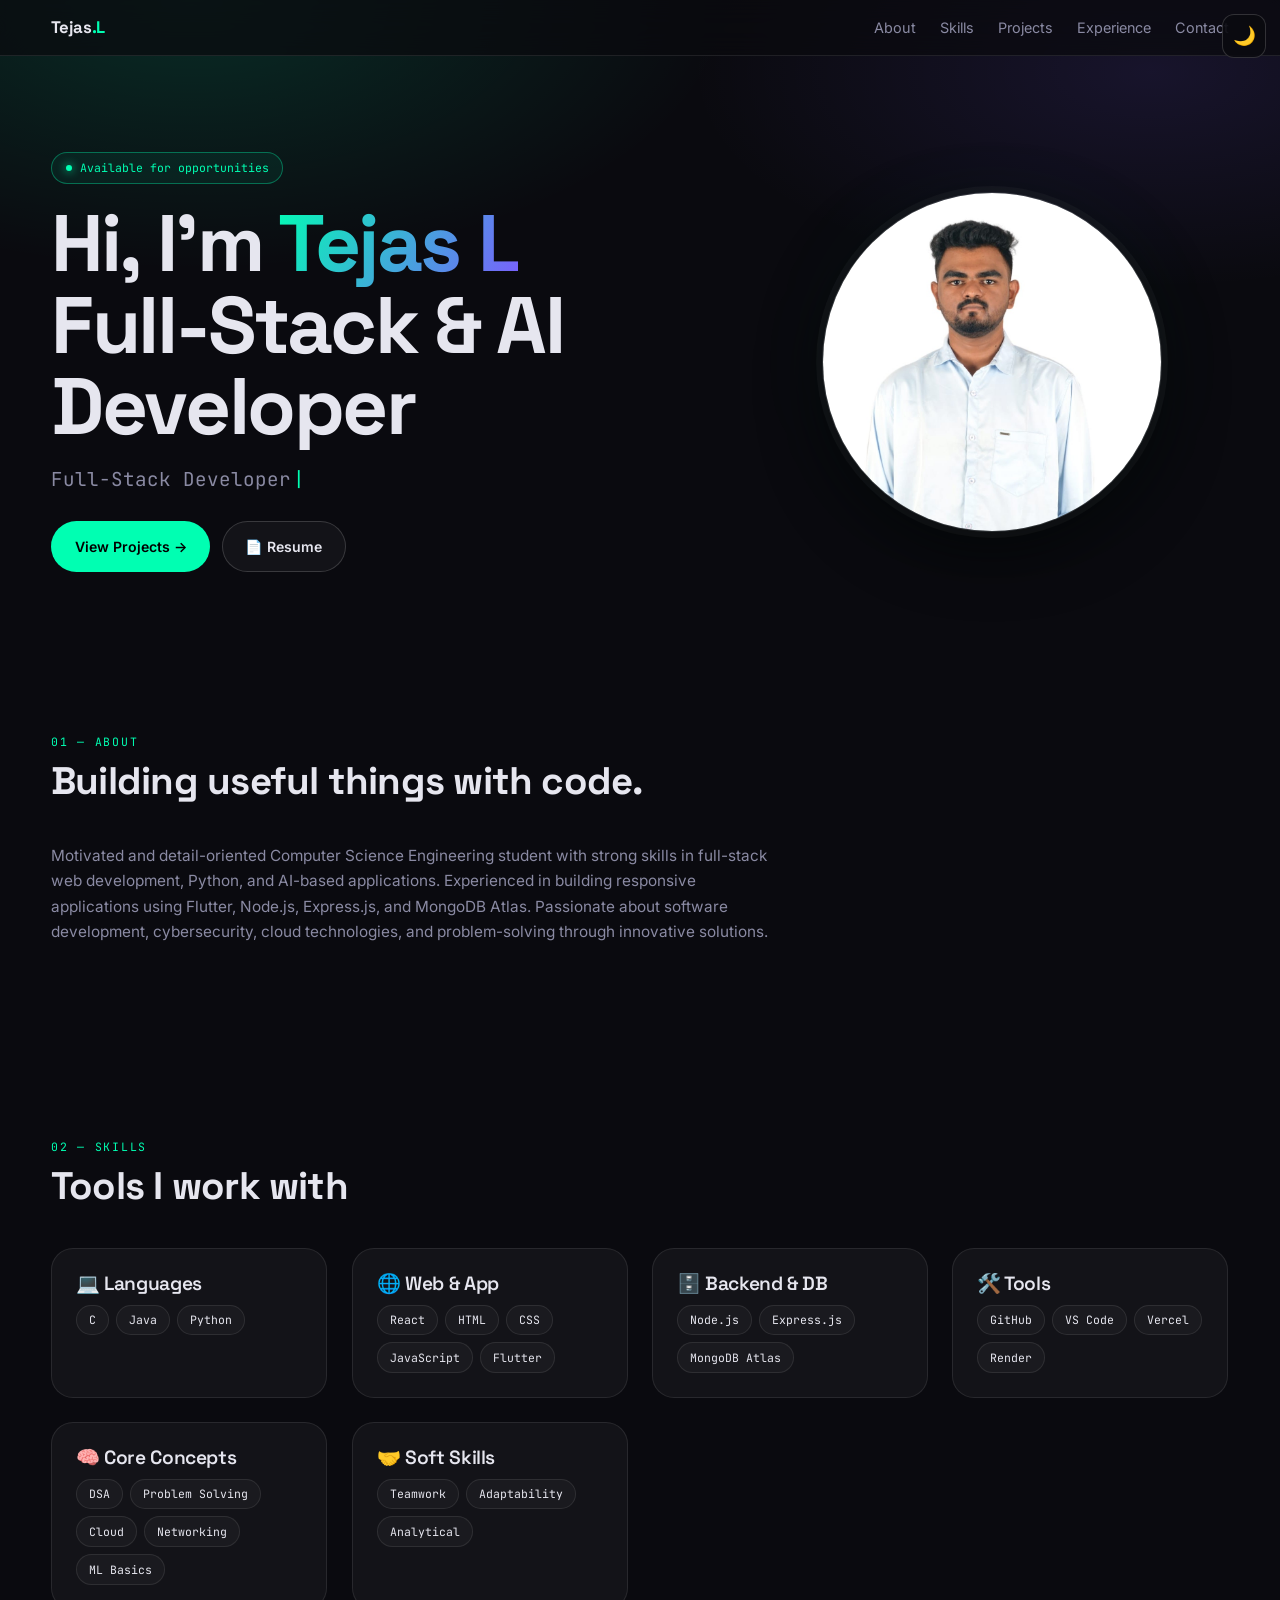
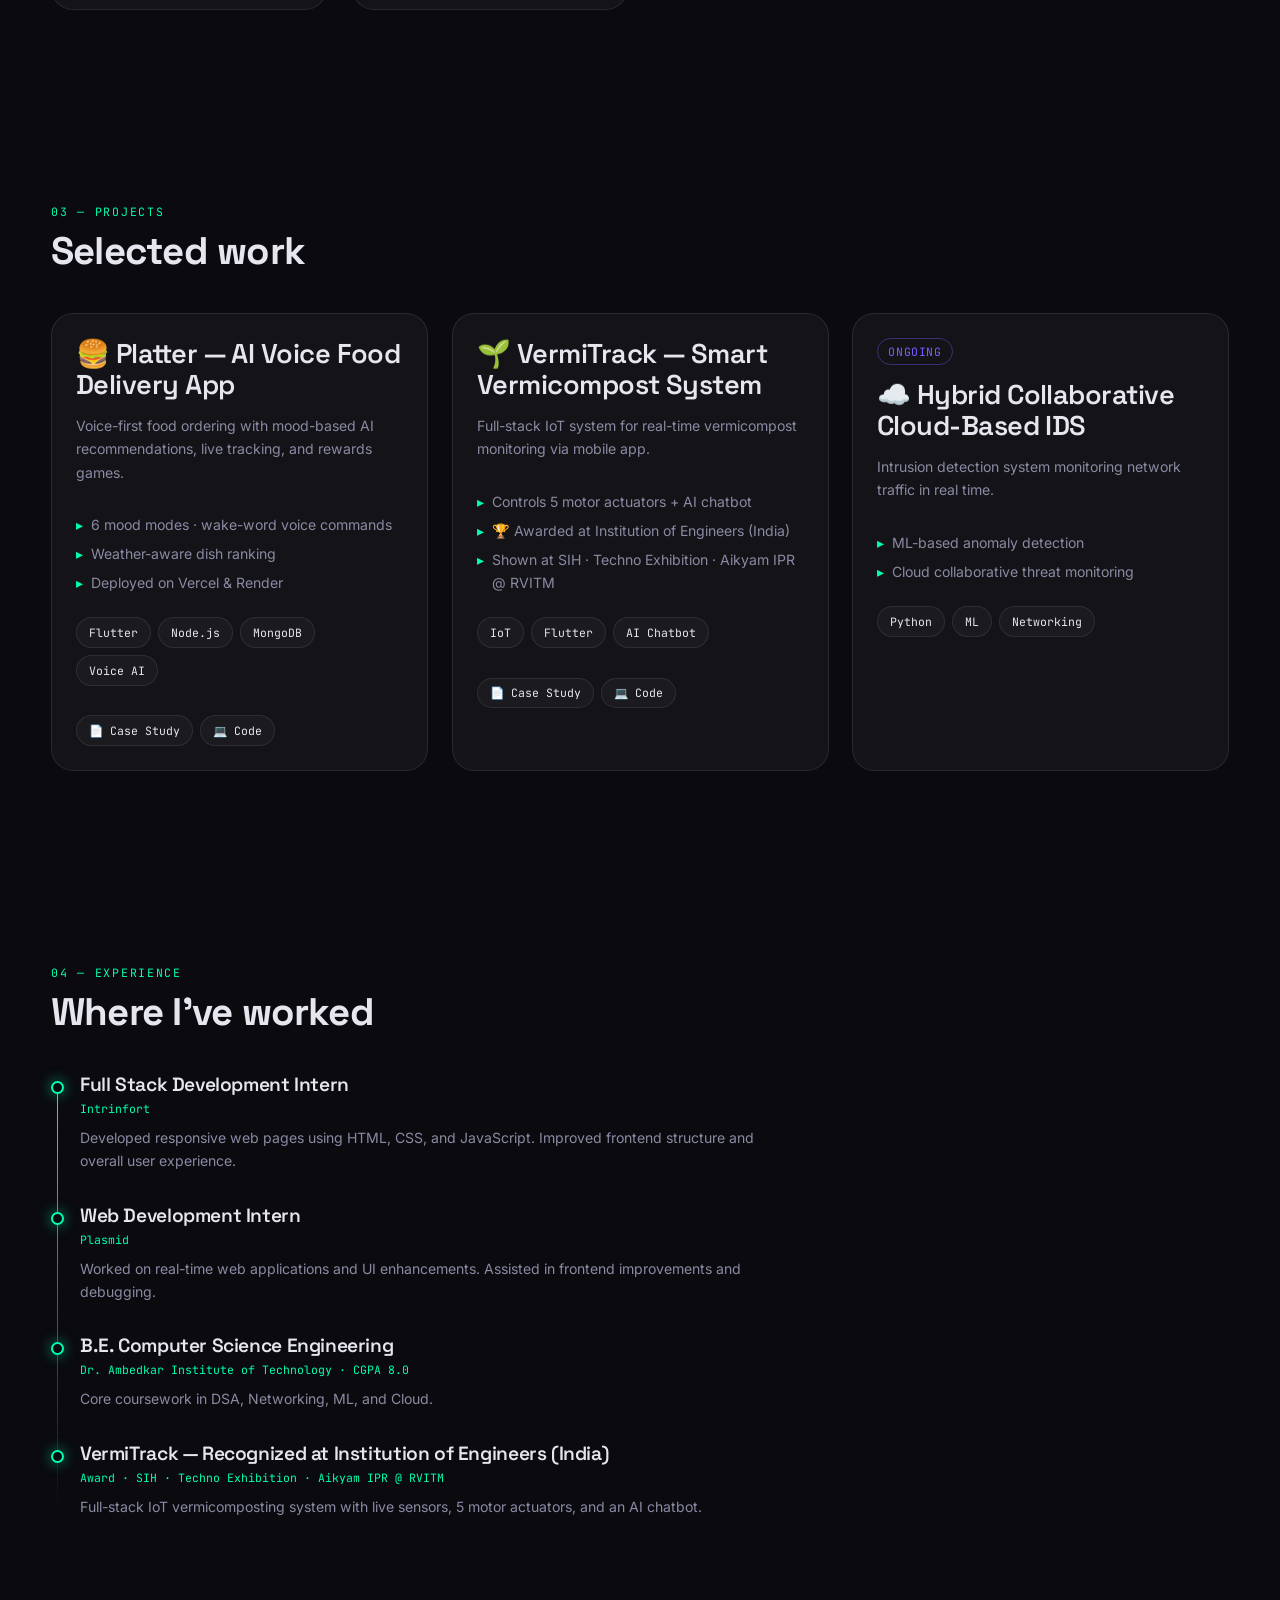
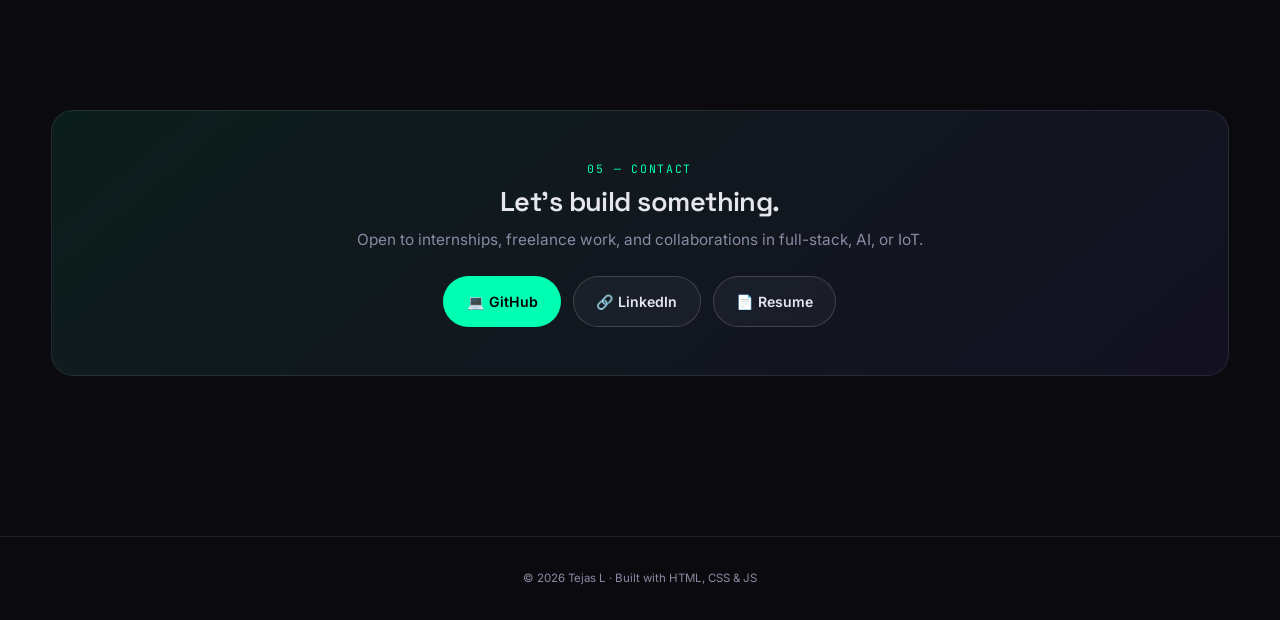
==== index.html @ f39e3c27 "hello" ====
<!DOCTYPE html>
<html lang="en">
<head>
<meta charset="UTF-8" />
<meta name="viewport" content="width=device-width, initial-scale=1, viewport-fit=cover" />
<meta name="theme-color" content="#0a0a0f" />

<title>Tejas L — Full-Stack & AI Developer</title>
<meta name="description" content="Tejas L — Computer Science student building full-stack apps with Flutter, Node.js, MongoDB. AI + IoT projects. Open to internships." />

<meta property="og:title" content="Tejas L — Full-Stack & AI Developer" />
<meta property="og:description" content="Building apps with Flutter, Node.js, MongoDB. AI + IoT projects." />
<meta property="og:image" content="https://tejas-portfolio.vercel.app/assets/og-cover.jpg" />
<meta property="og:url" content="https://tejas-portfolio.vercel.app/" />
<meta property="og:type" content="website" />

<meta name="twitter:card" content="summary_large_image" />
<meta name="twitter:title" content="Tejas L — Full-Stack & AI Developer" />
<meta name="twitter:description" content="Building apps with Flutter, Node.js, MongoDB." />
<meta name="twitter:image" content="https://tejas-portfolio.vercel.app/assets/og-cover.jpg" />

<link rel="preconnect" href="https://fonts.googleapis.com">
<link rel="preconnect" href="https://fonts.gstatic.com" crossorigin>
<link href="https://fonts.googleapis.com/css2?family=Inter:wght@400;500;600;700&family=Space+Grotesk:wght@600;700&family=JetBrains+Mono:wght@400;500&display=swap" rel="stylesheet">
<link rel="stylesheet" href="shared.css" />
</head>
<body>

<!-- ============ NAV ============ -->
<nav class="nav">
  <div class="container">
    <div class="nav-logo">Tejas<span>.L</span></div>
    <ul class="nav-links">
      <li><a href="#about">About</a></li>
      <li><a href="#skills">Skills</a></li>
      <li><a href="#projects">Projects</a></li>
      <li><a href="#experience">Experience</a></li>
      <li><a href="#contact">Contact</a></li>
    </ul>
    <button class="nav-toggle" aria-label="Open menu">☰</button>
  </div>
</nav>

<!-- Mobile drawer -->
<div class="nav-drawer" role="dialog" aria-modal="true">
  <button class="close" aria-label="Close menu">✕</button>
  <a href="#about">About</a>
  <a href="#skills">Skills</a>
  <a href="#projects">Projects</a>
  <a href="#experience">Experience</a>
  <a href="#contact">Contact</a>
</div>
<button class="theme-toggle" id="theme-toggle" aria-label="Toggle theme" title="Toggle theme (press T)">
  <span class="theme-icon-dark">🌙</span>
  <span class="theme-icon-light" style="display:none">☀️</span>
</button>
<!-- ============ HERO ============ -->
<header class="hero">
  <div class="container hero-grid">
    <div>
      <div class="hero-badge">Available for opportunities</div>
      <h1 class="hero-title">Hi, I'm <span class="grad">Tejas L</span><br>Full-Stack &amp; AI Developer</h1>
      <div class="role-rotator" id="rotator"
           data-roles='["Full-Stack Developer","AI &amp; IoT Enthusiast","Flutter App Builder","Cybersecurity Explorer"]'></div>
      <div class="cta-group">
        <a class="btn btn-primary" href="#projects">View Projects →</a>
        <a class="btn btn-ghost" href="Tejas_L_Resume.pdf" download>📄 Resume</a>
      </div>
    </div>
    <div class="photo-wrap">
      <div class="photo-glow"></div>
      <img class="photo" src="assets/passportsize.jpeg" alt="Tejas L" />
    </div>
  </div>
</header>

<!-- ============ ABOUT ============ -->
<section id="about">
  <div class="container">
    <div class="section-head reveal">
      <span class="kicker">01 — About</span>
      <h2>Building useful things with code.</h2>
    </div>
    <p class="reveal" style="max-width:720px">
      Motivated and detail-oriented Computer Science Engineering student with strong skills in
      full-stack web development, Python, and AI-based applications. Experienced in building
      responsive applications using Flutter, Node.js, Express.js, and MongoDB Atlas. Passionate
      about software development, cybersecurity, cloud technologies, and problem-solving
      through innovative solutions.
    </p>
  </div>
</section>

<!-- ============ SKILLS ============ -->
<section id="skills">
  <div class="container">
    <div class="section-head reveal">
      <span class="kicker">02 — Skills</span>
      <h2>Tools I work with</h2>
    </div>
    <div class="bento">
      <div class="card reveal">
        <h3>💻 Languages</h3>
        <div class="chip-row">
          <span class="chip">C</span><span class="chip">Java</span><span class="chip">Python</span>
        </div>
      </div>
      <div class="card reveal">
        <h3>🌐 Web &amp; App</h3>
        <div class="chip-row">
          <span class="chip">React</span><span class="chip">HTML</span><span class="chip">CSS</span>
          <span class="chip">JavaScript</span><span class="chip">Flutter</span>
        </div>
      </div>
      <div class="card reveal">
        <h3>🗄️ Backend &amp; DB</h3>
        <div class="chip-row">
          <span class="chip">Node.js</span><span class="chip">Express.js</span><span class="chip">MongoDB Atlas</span>
        </div>
      </div>
      <div class="card reveal">
        <h3>🛠️ Tools</h3>
        <div class="chip-row">
          <span class="chip">GitHub</span><span class="chip">VS Code</span>
          <span class="chip">Vercel</span><span class="chip">Render</span>
        </div>
      </div>
      <div class="card reveal">
        <h3>🧠 Core Concepts</h3>
        <div class="chip-row">
          <span class="chip">DSA</span><span class="chip">Problem Solving</span>
          <span class="chip">Cloud</span><span class="chip">Networking</span><span class="chip">ML Basics</span>
        </div>
      </div>
      <div class="card reveal">
        <h3>🤝 Soft Skills</h3>
        <div class="chip-row">
          <span class="chip">Teamwork</span><span class="chip">Adaptability</span><span class="chip">Analytical</span>
        </div>
      </div>
    </div>
  </div>
</section>

<!-- ============ PROJECTS ============ -->
<section id="projects">
  <div class="container">
    <div class="section-head reveal">
      <span class="kicker">03 — Projects</span>
      <h2>Selected work</h2>
    </div>
    <div class="projects-grid">

      <article class="project reveal">
        <h3>🍔 Platter — AI Voice Food Delivery App</h3>
        <p>Voice-first food ordering with mood-based AI recommendations, live tracking, and rewards games.</p>
        <ul>
          <li>6 mood modes · wake-word voice commands</li>
          <li>Weather-aware dish ranking</li>
          <li>Deployed on Vercel &amp; Render</li>
        </ul>
        <div class="chip-row">
          <span class="chip">Flutter</span><span class="chip">Node.js</span>
          <span class="chip">MongoDB</span><span class="chip">Voice AI</span>
        </div>
        <div class="chip-row" style="margin-top:1rem">
          <a href="platter.html" class="chip">📄 Case Study</a>
          <a href="https://github.com/Tejas-0012/Platter" target="_blank" rel="noopener" class="chip">💻 Code</a>
        </div>
      </article>

      <article class="project reveal">
        <h3>🌱 VermiTrack — Smart Vermicompost System</h3>
        <p>Full-stack IoT system for real-time vermicompost monitoring via mobile app.</p>
        <ul>
          <li>Controls 5 motor actuators + AI chatbot</li>
          <li>🏆 Awarded at Institution of Engineers (India)</li>
          <li>Shown at SIH · Techno Exhibition · Aikyam IPR @ RVITM</li>
        </ul>
        <div class="chip-row">
          <span class="chip">IoT</span><span class="chip">Flutter</span><span class="chip">AI Chatbot</span>
        </div>
        <div class="chip-row" style="margin-top:1rem">
          <a href="vermitrack.html" class="chip">📄 Case Study</a>
          <a href="https://github.com/Tejas-0012/VermiTrack" target="_blank" rel="noopener" class="chip">💻 Code</a>
        </div>
      </article>

      <article class="project reveal">
        <span class="status-pill">Ongoing</span>
        <h3>☁️ Hybrid Collaborative Cloud-Based IDS</h3>
        <p>Intrusion detection system monitoring network traffic in real time.</p>
        <ul>
          <li>ML-based anomaly detection</li>
          <li>Cloud collaborative threat monitoring</li>
        </ul>
        <div class="chip-row">
          <span class="chip">Python</span><span class="chip">ML</span><span class="chip">Networking</span>
        </div>
      </article>

    </div>
  </div>
</section>

<!-- ============ EXPERIENCE ============ -->
<section id="experience">
  <div class="container">
    <div class="section-head reveal">
      <span class="kicker">04 — Experience</span>
      <h2>Where I've worked</h2>
    </div>
    <div class="timeline">
      <div class="tl-item reveal">
        <h4>Full Stack Development Intern</h4>
        <div class="meta">Intrinfort</div>
        <p>Developed responsive web pages using HTML, CSS, and JavaScript. Improved frontend structure and overall user experience.</p>
      </div>
      <div class="tl-item reveal">
        <h4>Web Development Intern</h4>
        <div class="meta">Plasmid</div>
        <p>Worked on real-time web applications and UI enhancements. Assisted in frontend improvements and debugging.</p>
      </div>
      <div class="tl-item reveal">
        <h4>B.E. Computer Science Engineering</h4>
        <div class="meta">Dr. Ambedkar Institute of Technology · CGPA 8.0</div>
        <p>Core coursework in DSA, Networking, ML, and Cloud.</p>
      </div>
      <div class="tl-item reveal">
        <h4>VermiTrack — Recognized at Institution of Engineers (India)</h4>
        <div class="meta">Award · SIH · Techno Exhibition · Aikyam IPR @ RVITM</div>
        <p>Full-stack IoT vermicomposting system with live sensors, 5 motor actuators, and an AI chatbot.</p>
      </div>
    </div>
  </div>
</section>

<!-- ============ CONTACT ============ -->
<section id="contact">
  <div class="container">
    <div class="cta-box reveal">
      <span class="kicker">05 — Contact</span>
      <h3>Let's build something.</h3>
      <p>Open to internships, freelance work, and collaborations in full-stack, AI, or IoT.</p>
      <div class="cta-group">
        <a class="btn btn-primary" href="https://github.com/Tejas-0012" target="_blank" rel="noopener">💻 GitHub</a>
        <a class="btn btn-ghost" href="https://www.linkedin.com/in/tejas-l-214a2a400/" target="_blank" rel="noopener">🔗 LinkedIn</a>
        <a class="btn btn-ghost" href="Tejas_L_Resume.pdf" download>📄 Resume</a>
      </div>
    </div>
  </div>
</section>

<!-- ============ FOOTER ============ -->
<footer>
  <div class="container">
    © <span id="year"></span> Tejas L · Built with HTML, CSS &amp; JS
  </div>
</footer>

<button class="to-top" aria-label="Scroll to top">↑</button>

<script src="shared.js" defer></script>
</body>
</html>
---- shared.css ----
/* ============================================================
   SHARED DESIGN SYSTEM — Tejas L Portfolio
   Mobile-first · Responsive · Accessible
   ============================================================ */

/* ---------- 1. TOKENS ---------- */
:root{
  /* Colors */
  --bg:#0a0a0f;
  --bg-2:#0e0e15;
  --surface:rgba(255,255,255,.04);
  --surface-2:rgba(255,255,255,.06);
  --border:rgba(255,255,255,.09);
  --border-2:rgba(255,255,255,.16);
  --text:#e6e6ef;
  --text-dim:#c4c4d4;
  --muted:#8a8aa3;

  /* Accents (overridable per page) */
  --accent:#00ffb2;
  --accent-2:#7c5cff;

  /* Layout */
  --max:1180px;
  --max-narrow:760px;
  --radius-sm:10px;
  --radius:16px;
  --radius-lg:22px;
  --radius-xl:28px;

  /* Fluid spacing */
  --gap-xs:clamp(.4rem,.8vw,.6rem);
  --gap-sm:clamp(.7rem,1.5vw,1rem);
  --gap:clamp(1rem,2.5vw,1.5rem);
  --gap-lg:clamp(1.5rem,4vw,2.5rem);
  --gap-xl:clamp(2rem,6vw,4rem);

  /* Fluid section padding */
  --sec-y:clamp(3rem,8vw,6rem);

  /* Fluid typography scale */
  --fs-xs:clamp(.72rem,.9vw,.8rem);
  --fs-sm:clamp(.82rem,1.1vw,.9rem);
  --fs-base:clamp(.95rem,1.2vw,1.02rem);
  --fs-lg:clamp(1.05rem,1.6vw,1.2rem);
  --fs-xl:clamp(1.3rem,2.6vw,1.7rem);
  --fs-2xl:clamp(1.6rem,3.6vw,2.4rem);
  --fs-3xl:clamp(2rem,5.5vw,3.6rem);
  --fs-4xl:clamp(2.4rem,7vw,5rem);

  /* Motion */
  --ease:cubic-bezier(.2,.8,.2,1);
  --ease-bounce:cubic-bezier(.34,1.56,.64,1);
}
/* ============ LIGHT MODE ============ */
:root[data-theme="light"]{
  --bg:#fafafa;
  --bg-2:#f0f0f4;
  --surface:rgba(0,0,0,.03);
  --surface-2:rgba(0,0,0,.05);
  --border:rgba(0,0,0,.08);
  --border-2:rgba(0,0,0,.16);
  --text:#0e0e15;
  --text-dim:#2a2a35;
  --muted:#5a5a70;
}
:root[data-theme="light"] body{
  background-image:
    radial-gradient(70% 50% at 15% 0%, color-mix(in srgb, var(--accent) 18%, transparent), transparent 60%),
    radial-gradient(60% 40% at 90% 8%, color-mix(in srgb, var(--accent-2) 14%, transparent), transparent 60%);
}
:root[data-theme="light"] body.theme-vermitrack{
  --accent:#16a34a;
  --accent-2:#6d28d9;
}
:root[data-theme="light"] body.theme-platter{
  --accent:#ea580c;
  --accent-2:#a855f7;
}

/* Theme toggle button */
.theme-toggle{
  position:fixed;
  top:.85rem;
  right:.85rem;
  z-index:150;
  width:44px;
  height:44px;
  border-radius:12px;
  border:1px solid var(--border-2);
  background:color-mix(in srgb, var(--bg) 80%, transparent);
  backdrop-filter:blur(12px);
  -webkit-backdrop-filter:blur(12px);
  color:var(--text);
  display:flex;
  align-items:center;
  justify-content:center;
  cursor:pointer;
  font-size:1.15rem;
  transition:transform .3s var(--ease-bounce),
             background .3s,
             border-color .3s;
}
.theme-toggle:hover{
  transform:scale(1.08) rotate(15deg);
  border-color:var(--accent);
}
.theme-toggle:active{transform:scale(.95)}

/* Smooth color transition on theme change */
html.theme-transitioning *,
html.theme-transitioning *::before,
html.theme-transitioning *::after{
  transition:background-color .35s ease,
             border-color .35s ease,
             color .25s ease !important;
}

/* Prevent flash before JS loads — inline script handles this */
/* Page-level accent overrides */
body.theme-vermitrack{
  --accent:#4ade80;
  --accent-2:#7c5cff;
}
body.theme-platter{
  --accent:#ff6b35;
  --accent-2:#c084fc;
}

/* ---------- 2. RESET ---------- */
*,*::before,*::after{box-sizing:border-box}
*{margin:0;padding:0}
html{
  scroll-behavior:smooth;
  -webkit-text-size-adjust:100%;
  text-size-adjust:100%;
}
body{
  font-family:'Inter',system-ui,-apple-system,sans-serif;
  font-size:var(--fs-base);
  line-height:1.65;
  color:var(--text);
  background:var(--bg);
  overflow-x:hidden;
  -webkit-font-smoothing:antialiased;
  min-height:100dvh;
  background-image:
    radial-gradient(70% 50% at 15% 0%, color-mix(in srgb, var(--accent) 14%, transparent), transparent 60%),
    radial-gradient(60% 40% at 90% 8%, color-mix(in srgb, var(--accent-2) 12%, transparent), transparent 60%);
  background-attachment:fixed;
}
img,svg,video{max-width:100%;display:block;height:auto}
a{color:inherit;text-decoration:none}
button{font:inherit;color:inherit;background:none;border:none;cursor:pointer}
input,textarea,select{font:inherit;color:inherit}
ul{list-style:none}

/* Focus ring */
:focus-visible{
  outline:2px solid var(--accent);
  outline-offset:3px;
  border-radius:6px;
}

/* Selection */
::selection{background:var(--accent);color:#000}

/* Scrollbar (subtle, optional) */
::-webkit-scrollbar{width:10px;height:10px}
::-webkit-scrollbar-track{background:transparent}
::-webkit-scrollbar-thumb{background:rgba(255,255,255,.08);border-radius:10px}
::-webkit-scrollbar-thumb:hover{background:rgba(255,255,255,.16)}

/* ---------- 3. LAYOUT ---------- */
.container{
  width:min(var(--max),92%);
  margin-inline:auto;
}
.container-narrow{
  width:min(var(--max-narrow),92%);
  margin-inline:auto;
}

section{
  padding-block:var(--sec-y);
  position:relative;
}
section:first-of-type{padding-top:var(--gap-xl)}

/* ---------- 4. TYPOGRAPHY ---------- */
h1,h2,h3,h4{
  font-family:'Space Grotesk','Inter',sans-serif;
  font-weight:700;
  line-height:1.15;
  letter-spacing:-.02em;
  color:var(--text);
}
h1{font-size:var(--fs-4xl);line-height:1.02;letter-spacing:-.03em}
h2{font-size:var(--fs-2xl)}
h3{font-size:var(--fs-lg);font-weight:600}
h4{font-size:var(--fs-base);font-weight:600}

p{
  color:var(--muted);
  font-size:var(--fs-base);
  margin-bottom:1rem;
}
p:last-child{margin-bottom:0}
p strong{color:var(--text);font-weight:600}

.grad{
  background:linear-gradient(120deg,var(--accent),var(--accent-2));
  -webkit-background-clip:text;
  background-clip:text;
  color:transparent;
}

.mono{font-family:'JetBrains Mono',monospace}

.kicker{
  font-family:'JetBrains Mono',monospace;
  font-size:var(--fs-xs);
  color:var(--accent);
  letter-spacing:.15em;
  text-transform:uppercase;
  margin-bottom:.5rem;
  display:block;
}

.section-head{
  max-width:720px;
  margin-bottom:var(--gap-lg);
}

/* ---------- 5. NAV ---------- */
.nav{
  position:sticky;
  top:0;
  z-index:100;
  backdrop-filter:blur(14px);
  -webkit-backdrop-filter:blur(14px);
  background:color-mix(in srgb, var(--bg) 72%, transparent);
  border-bottom:1px solid var(--border);
}
.nav .container{
  display:flex;
  justify-content:space-between;
  align-items:center;
  padding-block:.85rem;
  gap:var(--gap);
}
.nav-logo{
  font-family:'Space Grotesk',sans-serif;
  font-weight:700;
  font-size:1.05rem;
  letter-spacing:-.02em;
  white-space:nowrap;
}
.nav-logo span{color:var(--accent)}

.nav-links{
  display:none;
  gap:1.5rem;
}
.nav-links a{
  color:var(--muted);
  font-size:.9rem;
  position:relative;
  padding:.25rem 0;
  transition:color .25s;
}
.nav-links a:hover{color:var(--text)}
.nav-links a::after{
  content:'';
  position:absolute;
  left:0;bottom:-2px;
  width:100%;height:1px;
  background:var(--accent);
  transform:scaleX(0);
  transform-origin:right;
  transition:transform .35s var(--ease);
}
.nav-links a:hover::after{
  transform:scaleX(1);
  transform-origin:left;
}

.nav-back{
  display:inline-flex;
  align-items:center;
  gap:.45rem;
  color:var(--muted);
  font-size:.9rem;
  transition:color .25s,transform .25s;
  white-space:nowrap;
}
.nav-back:hover{color:var(--accent);transform:translateX(-4px)}

/* Mobile menu button */
.nav-toggle{
  display:flex;
  align-items:center;
  justify-content:center;
  width:40px;height:40px;
  border-radius:10px;
  border:1px solid var(--border);
  background:var(--surface);
  color:var(--text);
  font-size:1.2rem;
}

/* Show desktop links ≥ 720px */
@media (min-width:720px){
  .nav-links{display:flex}
  .nav-toggle{display:none}
}

/* Mobile menu drawer */
.nav-drawer{
  position:fixed;
  inset:0;
  z-index:200;
  background:color-mix(in srgb, var(--bg) 92%, transparent);
  backdrop-filter:blur(20px);
  -webkit-backdrop-filter:blur(20px);
  display:flex;
  flex-direction:column;
  align-items:center;
  justify-content:center;
  gap:2rem;
  opacity:0;
  pointer-events:none;
  transition:opacity .3s var(--ease);
}
.nav-drawer.open{opacity:1;pointer-events:auto}
.nav-drawer a{
  font-family:'Space Grotesk',sans-serif;
  font-size:clamp(1.6rem,6vw,2.2rem);
  font-weight:600;
  color:var(--text);
  transition:color .25s;
}
.nav-drawer a:hover{color:var(--accent)}
.nav-drawer .close{
  position:absolute;
  top:1.2rem;right:1.2rem;
  width:44px;height:44px;
  border-radius:12px;
  border:1px solid var(--border);
  background:var(--surface);
  display:flex;align-items:center;justify-content:center;
  font-size:1.2rem;
}

/* ---------- 6. HERO ---------- */
.hero{
  padding-block:clamp(3rem,10vw,6rem);
  min-height:auto;
}

.hero-grid{
  display:grid;
  grid-template-columns:1fr;
  gap:var(--gap-lg);
  align-items:center;
}

@media (min-width:860px){
  .hero-grid{
    grid-template-columns:1.15fr .85fr;
    gap:var(--gap-xl);
  }
}

.hero-badge{
  display:inline-flex;
  align-items:center;
  gap:.5rem;
  font-family:'JetBrains Mono',monospace;
  font-size:var(--fs-xs);
  color:var(--accent);
  border:1px solid color-mix(in srgb, var(--accent) 35%, transparent);
  border-radius:999px;
  padding:.35rem .85rem;
  margin-bottom:1.2rem;
  background:color-mix(in srgb, var(--accent) 6%, transparent);
}
.hero-badge::before{
  content:'';
  width:6px;height:6px;
  border-radius:50%;
  background:var(--accent);
  box-shadow:0 0 10px var(--accent);
  animation:pulse 2s infinite;
}
@keyframes pulse{
  0%,100%{opacity:1;transform:scale(1)}
  50%{opacity:.4;transform:scale(.8)}
}

.hero-title{
  font-size:var(--fs-4xl);
  margin-bottom:1rem;
}

.role-rotator{
  font-family:'JetBrains Mono',monospace;
  color:var(--muted);
  font-size:var(--fs-lg);
  margin-bottom:1.6rem;
  min-height:1.6em;
}
.role-rotator::after{
  content:'|';
  color:var(--accent);
  animation:blink 1s steps(1) infinite;
  margin-left:2px;
}
@keyframes blink{50%{opacity:0}}

/* CTA group */
.cta-group{
  display:flex;
  flex-wrap:wrap;
  gap:.75rem;
  margin-top:1.5rem;
}

/* ---------- 7. BUTTONS ---------- */
.btn{
  display:inline-flex;
  align-items:center;
  justify-content:center;
  gap:.5rem;
  padding:.8rem 1.4rem;
  border-radius:999px;
  font-weight:600;
  font-size:var(--fs-sm);
  border:1px solid transparent;
  cursor:pointer;
  transition:transform .3s var(--ease-bounce),
             box-shadow .3s,
             background .3s,
             border-color .3s;
  white-space:nowrap;
  text-align:center;
}
.btn-primary{
  background:var(--accent);
  color:#000;
}
.btn-primary:hover{
  transform:translateY(-3px);
  box-shadow:0 10px 30px color-mix(in srgb, var(--accent) 35%, transparent);
}
.btn-ghost{
  border-color:var(--border-2);
  background:var(--surface);
  color:var(--text);
}
.btn-ghost:hover{
  background:var(--surface-2);
  transform:translateY(-3px);
}

/* ---------- 8. PHOTO ---------- */
.photo-wrap{
  display:flex;
  justify-content:center;
  position:relative;
  order:-1;  /* Photo above text on mobile */
}
@media (min-width:860px){
  .photo-wrap{order:0}
}

.photo-glow{
  position:absolute;
  inset:10%;
  border-radius:50%;
  background:radial-gradient(circle,
    color-mix(in srgb, var(--accent) 30%, transparent),
    transparent 65%);
  filter:blur(50px);
  z-index:0;
  pointer-events:none;
}
.photo{
  position:relative;
  z-index:1;
  width:clamp(180px,40vw,340px);
  aspect-ratio:1;
  border-radius:50%;
  object-fit:cover;
  object-position:top;
  border:1px solid var(--border-2);
  box-shadow:
    0 0 0 6px rgba(255,255,255,.03),
    0 20px 60px rgba(0,0,0,.6);
  transition:transform .5s var(--ease-bounce);
}
.photo:hover{transform:scale(1.03) rotate(-1deg)}

/* ---------- 9. CARDS ---------- */
.card{
  background:var(--surface);
  border:1px solid var(--border);
  border-radius:var(--radius-lg);
  padding:var(--gap);
  position:relative;
  overflow:hidden;
  transition:transform .4s var(--ease),
             border-color .3s,
             background .3s;
}
.card:hover{
  transform:translateY(-4px);
  border-color:var(--border-2);
  background:var(--surface-2);
}
.card h3{margin-bottom:.5rem;display:flex;align-items:center;gap:.4rem}
.card p,.card li{font-size:var(--fs-sm);color:var(--muted)}

/* ---------- 10. BENTO / SKILLS ---------- */
.bento{
  display:grid;
  grid-template-columns:repeat(auto-fit,minmax(min(100%,220px),1fr));
  gap:var(--gap);
}

.chip-row{
  display:flex;
  flex-wrap:wrap;
  gap:.45rem;
  margin-top:.6rem;
}
.chip{
  font-family:'JetBrains Mono',monospace;
  font-size:var(--fs-xs);
  padding:.3rem .75rem;
  border-radius:999px;
  border:1px solid var(--border);
  background:rgba(255,255,255,.03);
  color:var(--text);
  transition:background .25s,color .25s,border-color .25s;
  white-space:nowrap;
}
.chip:hover,
a.chip:hover{
  background:var(--accent);
  color:#000;
  border-color:var(--accent);
}

/* ---------- 11. PROJECTS GRID ---------- */
.projects-grid{
  display:grid;
  grid-template-columns:repeat(auto-fit,minmax(min(100%,300px),1fr));
  gap:var(--gap);
}

.project{
  border-radius:var(--radius-lg);
  border:1px solid var(--border);
  background:var(--surface);
  padding:var(--gap);
  display:flex;
  flex-direction:column;
  gap:.85rem;
  position:relative;
  overflow:hidden;
  transition:transform .4s var(--ease),border-color .3s;
}
.project::after{
  content:'';
  position:absolute;
  top:0;left:0;
  height:2px;width:100%;
  background:linear-gradient(90deg,var(--accent),var(--accent-2));
  transform:scaleX(0);
  transform-origin:left;
  transition:transform .5s var(--ease);
}
.project:hover{
  transform:translateY(-6px);
  border-color:var(--border-2);
}
.project:hover::after{transform:scaleX(1)}
.project h3{font-size:var(--fs-xl)}
.project p{font-size:var(--fs-sm)}
.project ul{
  display:flex;
  flex-direction:column;
  gap:.35rem;
}
.project li{
  font-size:var(--fs-sm);
  color:var(--muted);
  display:flex;
  gap:.5rem;
}
.project li::before{content:'▸';color:var(--accent);flex-shrink:0}

.status-pill{
  font-family:'JetBrains Mono',monospace;
  font-size:var(--fs-xs);
  padding:.2rem .65rem;
  border-radius:999px;
  border:1px solid color-mix(in srgb, var(--accent-2) 40%, transparent);
  color:var(--accent-2);
  width:fit-content;
  text-transform:uppercase;
  letter-spacing:.05em;
}

/* ---------- 12. TIMELINE ---------- */
.timeline{
  position:relative;
  padding-left:1.8rem;
  max-width:720px;
}
.timeline::before{
  content:'';
  position:absolute;
  left:6px;top:8px;bottom:8px;
  width:1px;
  background:linear-gradient(180deg,var(--accent),transparent);
}
.tl-item{
  position:relative;
  padding-bottom:2rem;
}
.tl-item:last-child{padding-bottom:0}
.tl-item::before{
  content:'';
  position:absolute;
  left:-1.8rem;
  top:.45rem;
  width:13px;height:13px;
  border-radius:50%;
  background:var(--bg);
  border:2px solid var(--accent);
  box-shadow:0 0 14px color-mix(in srgb, var(--accent) 60%, transparent);
}
.tl-item h4{font-size:var(--fs-lg);margin-bottom:.2rem}
.tl-item .meta{
  font-family:'JetBrains Mono',monospace;
  font-size:var(--fs-xs);
  color:var(--accent);
  margin-bottom:.5rem;
}
.tl-item p{font-size:var(--fs-sm)}

/* ---------- 13. GALLERY + LIGHTBOX ---------- */
.gallery{
  display:grid;
  grid-template-columns:repeat(auto-fit,minmax(min(100%,180px),1fr));
  gap:var(--gap);
  margin-top:var(--gap-lg);
}
@media (min-width:640px){
  .gallery{grid-template-columns:repeat(auto-fit,minmax(200px,1fr))}
}

.shot{
  position:relative;
  border-radius:var(--radius);
  overflow:hidden;
  border:1px solid var(--border);
  background:var(--surface);
  cursor:zoom-in;
  transition:transform .4s var(--ease),border-color .3s,box-shadow .4s;
}
.shot:hover{
  transform:translateY(-5px);
  border-color:var(--border-2);
  box-shadow:0 20px 50px rgba(0,0,0,.5);
}
.shot img{
  width:100%;
  display:block;
  aspect-ratio:9/19.5;
  object-fit:cover;
  object-position:top;
  transition:transform .6s var(--ease);
}
.shot:hover img{transform:scale(1.03)}
.shot::after{
  content:'⤢';
  position:absolute;
  top:.7rem;right:.7rem;
  width:30px;height:30px;
  display:flex;
  align-items:center;
  justify-content:center;
  border-radius:9px;
  background:rgba(10,10,15,.7);
  backdrop-filter:blur(10px);
  border:1px solid var(--border);
  font-size:.85rem;
  opacity:0;
  transform:translateY(-4px);
  transition:opacity .3s,transform .3s;
  pointer-events:none;
}
.shot:hover::after{opacity:1;transform:translateY(0)}

.shot-label{
  padding:.75rem .9rem;
  font-family:'JetBrains Mono',monospace;
  font-size:var(--fs-xs);
  color:var(--muted);
  border-top:1px solid var(--border);
  display:flex;
  justify-content:space-between;
  align-items:center;
  gap:.5rem;
}
.shot-label strong{
  color:var(--accent);
  font-weight:500;
  flex-shrink:0;
}

/* Lightbox */
.lightbox{
  border:none;
  background:transparent;
  padding:0;
  max-width:100vw;
  max-height:100dvh;
  width:100%;
  height:100%;
  overflow:hidden;
}
.lightbox::backdrop{
  background:rgba(5,5,10,.9);
  backdrop-filter:blur(12px);
  -webkit-backdrop-filter:blur(12px);
}
.lb-inner{
  position:relative;
  width:100%;
  height:100%;
  display:flex;
  flex-direction:column;
  align-items:center;
  justify-content:center;
  padding:clamp(.75rem,4vw,2rem);
  gap:1rem;
}
.lb-stage{
  position:relative;
  display:flex;
  align-items:center;
  justify-content:center;
  gap:.5rem;
  max-width:100%;
  max-height:100%;
  width:100%;
}
.lb-img{
  max-width:min(92vw,440px);
  max-height:70dvh;
  width:auto;
  height:auto;
  border-radius:var(--radius);
  border:1px solid var(--border-2);
  box-shadow:0 30px 80px rgba(0,0,0,.8);
  animation:zoomIn .3s var(--ease);
}
@media (min-width:720px){
  .lb-img{max-width:min(90vw,540px);max-height:78dvh}
}
@keyframes zoomIn{
  from{opacity:0;transform:scale(.94)}
  to{opacity:1;transform:scale(1)}
}
.lb-nav{
  position:absolute;
  top:50%;
  transform:translateY(-50%);
  width:44px;height:44px;
  border-radius:50%;
  background:rgba(255,255,255,.08);
  border:1px solid var(--border-2);
  color:#fff;
  font-size:1.4rem;
  display:flex;
  align-items:center;
  justify-content:center;
  cursor:pointer;
  backdrop-filter:blur(10px);
  transition:background .25s,transform .25s;
  z-index:2;
}
.lb-nav:hover{background:rgba(255,255,255,.2)}
.lb-prev{left:.5rem}
.lb-next{right:.5rem}
@media (min-width:720px){
  .lb-prev{left:1rem}
  .lb-next{right:1rem}
}
.lb-close{
  position:absolute;
  top:.75rem;right:.75rem;
  width:40px;height:40px;
  border-radius:12px;
  background:rgba(255,255,255,.08);
  border:1px solid var(--border-2);
  color:#fff;
  font-size:1.1rem;
  display:flex;
  align-items:center;
  justify-content:center;
  cursor:pointer;
  backdrop-filter:blur(10px);
  transition:background .25s,transform .25s;
  z-index:3;
}
.lb-close:hover{background:rgba(239,68,68,.7);transform:rotate(90deg)}
.lb-caption{
  font-family:'JetBrains Mono',monospace;
  font-size:var(--fs-sm);
  color:var(--muted);
  text-align:center;
  max-width:90vw;
  letter-spacing:.02em;
}
.lb-counter{
  font-family:'JetBrains Mono',monospace;
  font-size:var(--fs-xs);
  color:var(--muted);
  opacity:.7;
}
body:has(dialog[open]){overflow:hidden}

/* ---------- 14. VIDEO ---------- */
.video-wrap{
  margin-top:var(--gap-lg);
  border-radius:var(--radius-lg);
  overflow:hidden;
  border:1px solid var(--border);
  background:var(--surface);
  box-shadow:0 30px 80px rgba(0,0,0,.55);
  transition:border-color .35s;
}
.video-wrap:hover{border-color:var(--border-2)}

.video-frame{
  position:relative;
  width:100%;
  aspect-ratio:16/9;
  background:#000;
}
.video-frame iframe,
.video-frame video{
  position:absolute;
  inset:0;
  width:100%;
  height:100%;
  border:0;
  display:block;
}
.video-meta{
  display:flex;
  align-items:center;
  gap:.6rem;
  padding:.85rem 1rem;
  font-family:'JetBrains Mono',monospace;
  font-size:var(--fs-xs);
  color:var(--muted);
  border-top:1px solid var(--border);
}
.video-meta .dot{
  width:8px;height:8px;
  border-radius:50%;
  background:var(--accent);
  box-shadow:0 0 10px var(--accent);
  animation:pulseDot 1.8s ease-in-out infinite;
  flex-shrink:0;
}
@keyframes pulseDot{
  0%,100%{opacity:1;transform:scale(1)}
  50%{opacity:.4;transform:scale(.85)}
}

/* ---------- 15. ARCHITECTURE (SVG) ---------- */
.arch-wrap{
  margin-top:var(--gap-lg);
  border-radius:var(--radius-lg);
  border:1px solid var(--border);
  background:linear-gradient(140deg,rgba(255,255,255,.02),rgba(255,255,255,.005));
  padding:clamp(.75rem,3vw,2rem);
  overflow-x:auto;   /* allow horizontal scroll on tiny screens */
  -webkit-overflow-scrolling:touch;
}
.arch-svg{
  width:100%;
  min-width:640px;   /* keep diagram legible */
  height:auto;
  display:block;
}
@media (min-width:860px){
  .arch-svg{min-width:0}
}

.layer-label{
  font-family:'JetBrains Mono',monospace;
  font-size:11px;
  letter-spacing:.12em;
  fill:#8a8aa3;
  text-transform:uppercase;
}
.box-title{
  font-family:'Space Grotesk',sans-serif;
  font-size:14px;
  font-weight:600;
  fill:#e6e6ef;
}
.box-sub{
  font-family:'Inter',sans-serif;
  font-size:11px;
  fill:#8a8aa3;
}
.box-sub.mono{
  font-family:'JetBrains Mono',monospace;
  font-size:10px;
  fill:#6a6a80;
}
@media (max-width:600px){
  .box-title{font-size:12px}
  .box-sub{font-size:9px}
  .box-sub.mono{font-size:8px}
  .layer-label{font-size:9px}
}

@keyframes dashFlow{to{stroke-dashoffset:-20}}
.arch-svg path[marker-end]{
  stroke-dasharray:4 4;
  animation:dashFlow 1.2s linear infinite;
}

.arch-legend{
  display:flex;
  flex-wrap:wrap;
  gap:.75rem 1.2rem;
  justify-content:center;
  margin-top:1.2rem;
  padding-top:1rem;
  border-top:1px solid var(--border);
}
.legend-item{
  display:inline-flex;
  align-items:center;
  gap:.45rem;
  font-family:'JetBrains Mono',monospace;
  font-size:var(--fs-xs);
  color:var(--muted);
}
.legend-item .sw{
  width:12px;height:12px;
  border-radius:3px;
  display:inline-block;
  flex-shrink:0;
}

/* ---------- 16. REPO CARD ---------- */
.repo-card{
  display:flex;
  align-items:center;
  gap:1rem;
  background:var(--surface);
  border:1px solid var(--border);
  border-radius:var(--radius-lg);
  padding:1.1rem 1.2rem;
  color:var(--text);
  position:relative;
  overflow:hidden;
  transition:transform .35s var(--ease),
             border-color .3s,
             background .3s;
}
.repo-card::before{
  content:'';
  position:absolute;
  left:0;top:0;bottom:0;
  width:3px;
  background:linear-gradient(180deg,var(--accent),var(--accent-2));
  transform:scaleY(0);
  transform-origin:top;
  transition:transform .4s var(--ease);
}
.repo-card:hover{
  transform:translateY(-4px);
  border-color:var(--border-2);
  background:var(--surface-2);
}
.repo-card:hover::before{transform:scaleY(1)}

.repo-icon{
  width:42px;height:42px;
  border-radius:12px;
  display:flex;
  align-items:center;
  justify-content:center;
  background:var(--surface-2);
  border:1px solid var(--border);
  font-size:1.3rem;
  flex-shrink:0;
}
.repo-info{flex:1;min-width:0}
.repo-name{
  font-family:'Space Grotesk',sans-serif;
  font-weight:600;
  font-size:1rem;
  display:flex;
  align-items:center;
  gap:.5rem;
  margin-bottom:.15rem;
  flex-wrap:wrap;
}
.repo-name .badge-pub{
  font-family:'JetBrains Mono',monospace;
  font-size:.62rem;
  padding:.1rem .45rem;
  border-radius:999px;
  border:1px solid var(--border);
  color:var(--muted);
  font-weight:400;
  text-transform:uppercase;
  letter-spacing:.05em;
}
.repo-desc{
  font-size:var(--fs-xs);
  color:var(--muted);
  overflow:hidden;
  text-overflow:ellipsis;
  white-space:nowrap;
}
.repo-arrow{
  font-family:'JetBrains Mono',monospace;
  font-size:.9rem;
  color:var(--muted);
  transition:transform .3s,color .3s;
  flex-shrink:0;
}
.repo-card:hover .repo-arrow{
  transform:translateX(4px);
  color:var(--accent);
}

/* ---------- 17. CTA BOX ---------- */
.cta-box{
  background:linear-gradient(140deg,
    color-mix(in srgb, var(--accent) 8%, transparent),
    color-mix(in srgb, var(--accent-2) 8%, transparent));
  border:1px solid var(--border);
  border-radius:var(--radius-lg);
  padding:clamp(1.8rem,5vw,3rem);
  text-align:center;
}
.cta-box h3{
  font-size:var(--fs-xl);
  margin-bottom:.6rem;
}
.cta-box p{margin-bottom:1.4rem}
.cta-box .cta-group{justify-content:center}

/* ---------- 18. FOOTER ---------- */
footer{
  padding:2rem 0;
  text-align:center;
  color:var(--muted);
  font-size:var(--fs-xs);
  border-top:1px solid var(--border);
  margin-top:var(--gap-xl);
}
footer a{color:var(--accent)}
footer a:hover{text-decoration:underline}

/* ---------- 19. REVEAL ANIMATION ---------- */
.reveal{
  opacity:0;
  transform:translateY(28px);
  transition:opacity .8s var(--ease),transform .8s var(--ease);
  will-change:opacity,transform;
}
.reveal.in{
  opacity:1;
  transform:none;
}

/* ---------- 20. UTILITIES ---------- */
.stack{
  display:flex;
  flex-wrap:wrap;
  gap:.55rem;
  margin-top:1rem;
}
.stack span{
  font-family:'JetBrains Mono',monospace;
  font-size:var(--fs-xs);
  padding:.45rem .9rem;
  border-radius:999px;
  background:var(--surface);
  border:1px solid var(--border);
  transition:background .25s,color .25s,border-color .25s;
}
.stack span:hover{
  background:var(--accent);
  color:#000;
  border-color:var(--accent);
}

.stats{
  display:grid;
  grid-template-columns:repeat(auto-fit,minmax(min(100%,140px),1fr));
  gap:var(--gap-sm);
  margin:var(--gap) 0;
}
.stat{
  background:var(--surface);
  border:1px solid var(--border);
  border-radius:var(--radius);
  padding:1.1rem .75rem;
  text-align:center;
  transition:transform .3s,border-color .3s;
}
.stat:hover{
  transform:translateY(-3px);
  border-color:var(--border-2);
}
.stat .num{
  font-family:'Space Grotesk',sans-serif;
  font-size:clamp(1.4rem,3vw,1.8rem);
  font-weight:700;
  background:linear-gradient(120deg,var(--accent),var(--accent-2));
  -webkit-background-clip:text;
  background-clip:text;
  color:transparent;
  line-height:1.1;
}
.stat .lbl{
  font-family:'JetBrains Mono',monospace;
  font-size:var(--fs-xs);
  color:var(--muted);
  margin-top:.3rem;
}

/* Highlight callout */
.highlight{
  background:linear-gradient(140deg,
    color-mix(in srgb, var(--accent) 8%, transparent),
    color-mix(in srgb, var(--accent-2) 5%, transparent));
  border:1px solid color-mix(in srgb, var(--accent) 25%, transparent);
  border-radius:var(--radius-lg);
  padding:var(--gap);
  margin:var(--gap) 0;
  display:flex;
  gap:1rem;
  align-items:flex-start;
}
.highlight .icon{
  font-size:1.8rem;
  line-height:1;
  flex-shrink:0;
}
.highlight h3{font-size:var(--fs-lg);margin-bottom:.4rem}
.highlight p{font-size:var(--fs-sm);margin:0}

/* Showcase (3-phone) */
.showcase{
  display:flex;
  justify-content:center;
  align-items:flex-end;
  gap:clamp(.5rem,2vw,1.5rem);
  margin-top:var(--gap-lg);
  perspective:1400px;
}
.showcase .phone{
  border-radius:var(--radius-lg);
  overflow:hidden;
  border:1px solid var(--border-2);
  background:#111;
  box-shadow:0 30px 60px rgba(0,0,0,.6);
  transition:transform .6s var(--ease),box-shadow .6s;
  width:clamp(100px,20vw,220px);
}
.showcase .phone img{
  width:100%;
  aspect-ratio:9/19.5;
  object-fit:cover;
  object-position:top;
}
.showcase .phone:nth-child(1){transform:rotate(-6deg) translateY(10px)}
.showcase .phone:nth-child(2){transform:rotate(0) translateY(-10px) scale(1.06);z-index:2}
.showcase .phone:nth-child(3){transform:rotate(6deg) translateY(10px)}
.showcase .phone:hover{
  transform:rotate(0) translateY(-16px) scale(1.08);
  z-index:5;
}
@media (max-width:640px){
  .showcase .phone:nth-child(1),
  .showcase .phone:nth-child(3){display:none}
  .showcase .phone:nth-child(2){width:70%}
}

/* Mood chips (Platter) */
.moods{
  display:flex;
  flex-wrap:wrap;
  gap:.6rem;
  margin-top:var(--gap);
}
.mood{
  padding:.75rem 1rem;
  border-radius:12px;
  font-size:var(--fs-sm);
  font-weight:600;
  color:#111;
  transition:transform .3s var(--ease-bounce);
  cursor:default;
}
.mood:hover{transform:translateY(-3px) scale(1.03)}
.mood span{
  display:block;
  font-size:.68rem;
  font-weight:400;
  opacity:.75;
  margin-top:.1rem;
}

/* Features grid */
.features{
  display:grid;
  grid-template-columns:repeat(auto-fit,minmax(min(100%,260px),1fr));
  gap:var(--gap);
  margin-top:var(--gap-lg);
}
.feature{
  background:var(--surface);
  border:1px solid var(--border);
  border-radius:var(--radius-lg);
  padding:var(--gap);
  transition:transform .4s var(--ease),border-color .3s;
}
.feature:hover{
  transform:translateY(-5px);
  border-color:var(--border-2);
}
.feature .fi{
  font-size:1.6rem;
  margin-bottom:.6rem;
  display:block;
  line-height:1;
}
.feature h3{font-size:var(--fs-base);margin-bottom:.4rem}
.feature p{font-size:var(--fs-sm);margin:0}

/* Scroll-to-top button */
.to-top{
  position:fixed;
  right:1rem;
  bottom:1rem;
  width:44px;height:44px;
  border-radius:50%;
  background:color-mix(in srgb, var(--bg) 80%, transparent);
  border:1px solid var(--border-2);
  backdrop-filter:blur(10px);
  color:var(--text);
  display:flex;
  align-items:center;
  justify-content:center;
  font-size:1.1rem;
  cursor:pointer;
  opacity:0;
  transform:translateY(10px);
  pointer-events:none;
  transition:opacity .3s,transform .3s,background .3s;
  z-index:90;
}
.to-top.visible{opacity:1;transform:translateY(0);pointer-events:auto}
.to-top:hover{background:var(--accent);color:#000;border-color:var(--accent)}

/* ---------- 21. REDUCED MOTION ---------- */
@media (prefers-reduced-motion:reduce){
  *,*::before,*::after{
    animation-duration:.001ms !important;
    animation-iteration-count:1 !important;
    transition-duration:.001ms !important;
  }
  html{scroll-behavior:auto}
  .reveal{opacity:1;transform:none}
}

/* ---------- 22. PRINT ---------- */
@media print{
  body{background:#fff;color:#000}
  .nav,.to-top,footer,.cta-box,iframe{display:none}
}
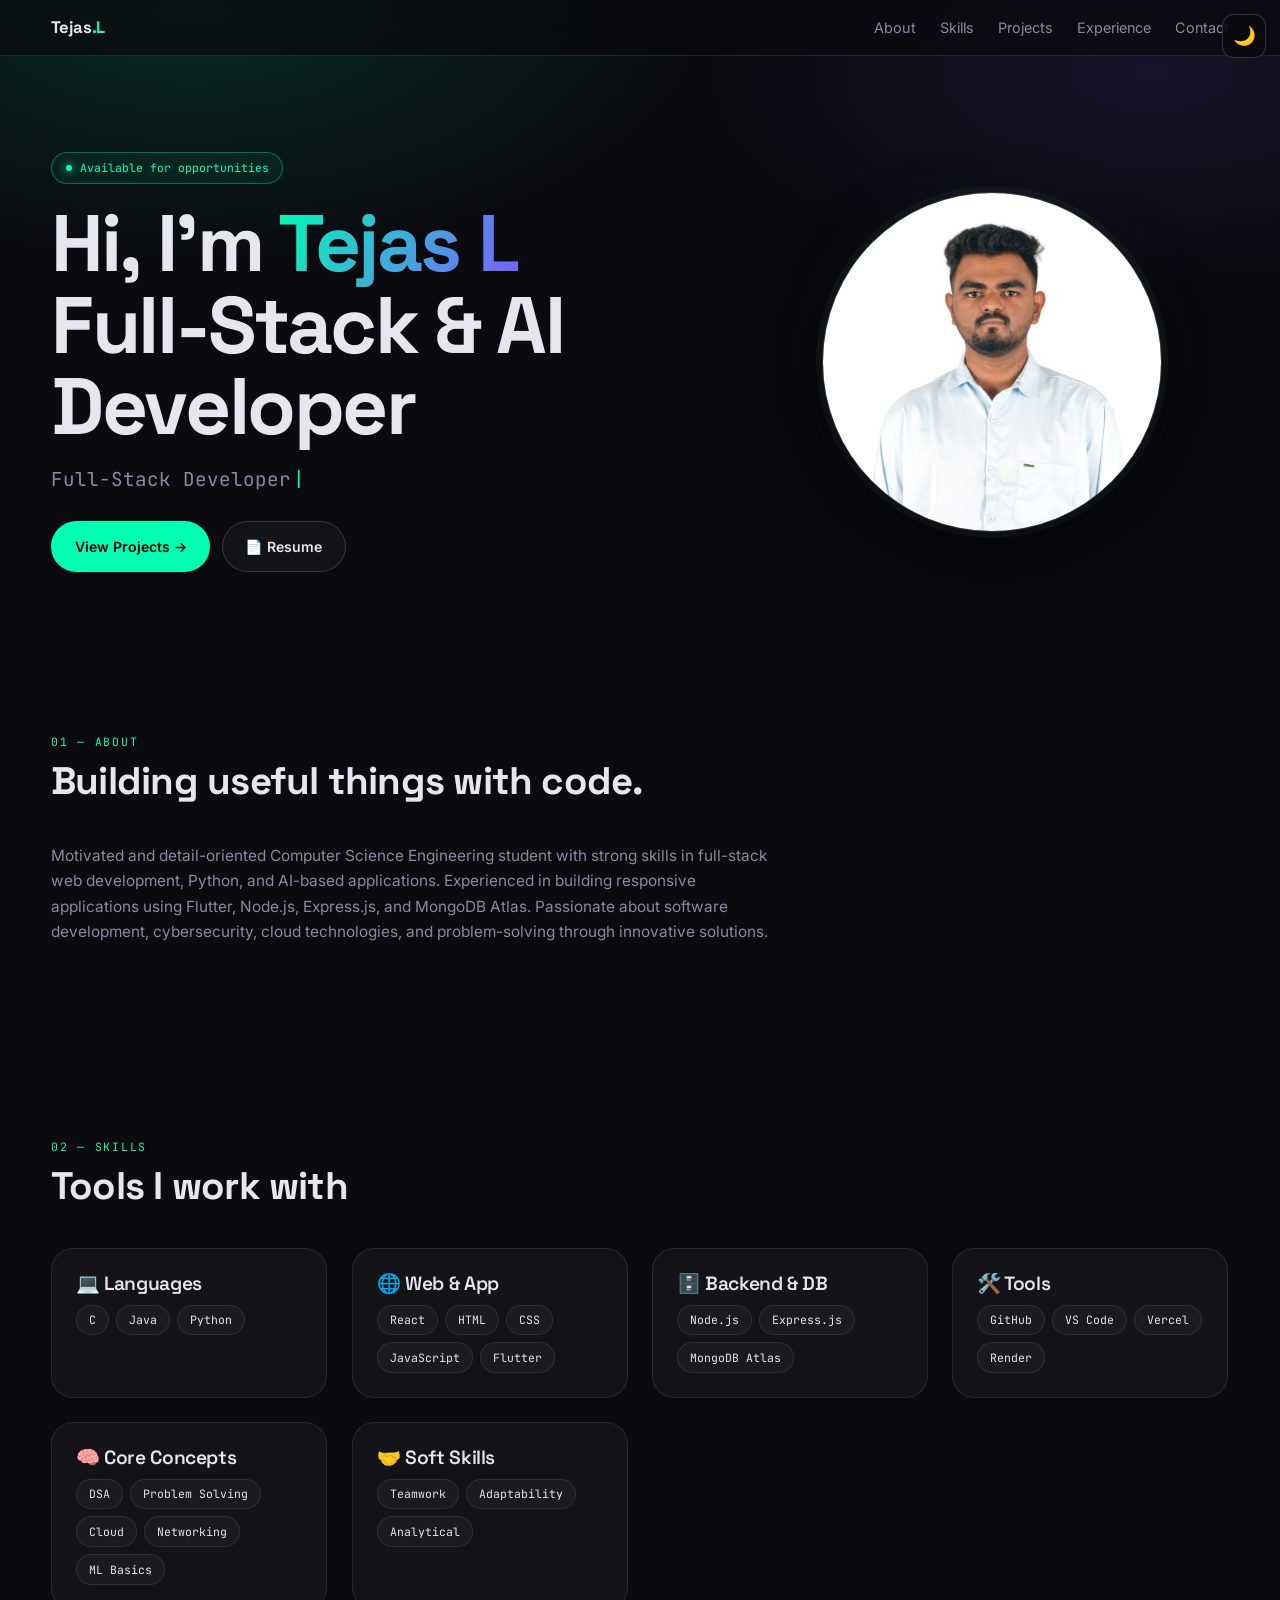
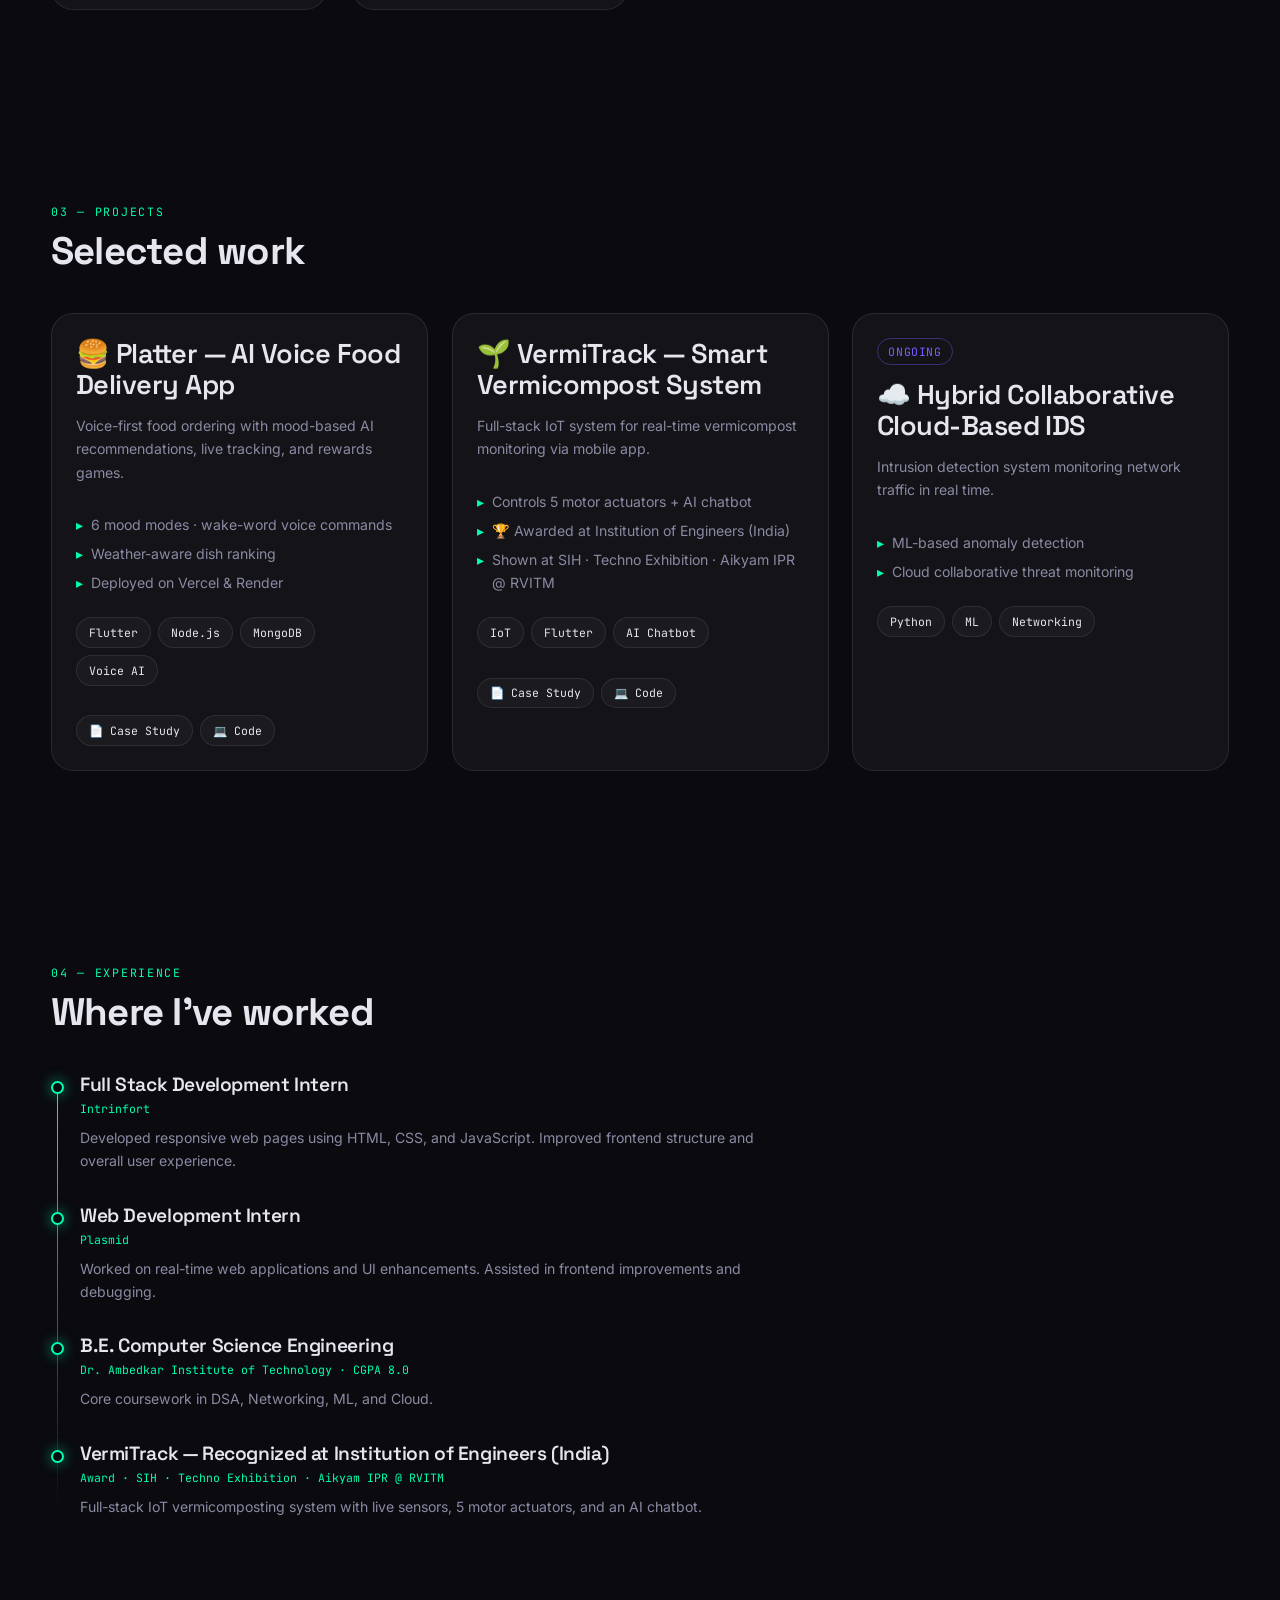
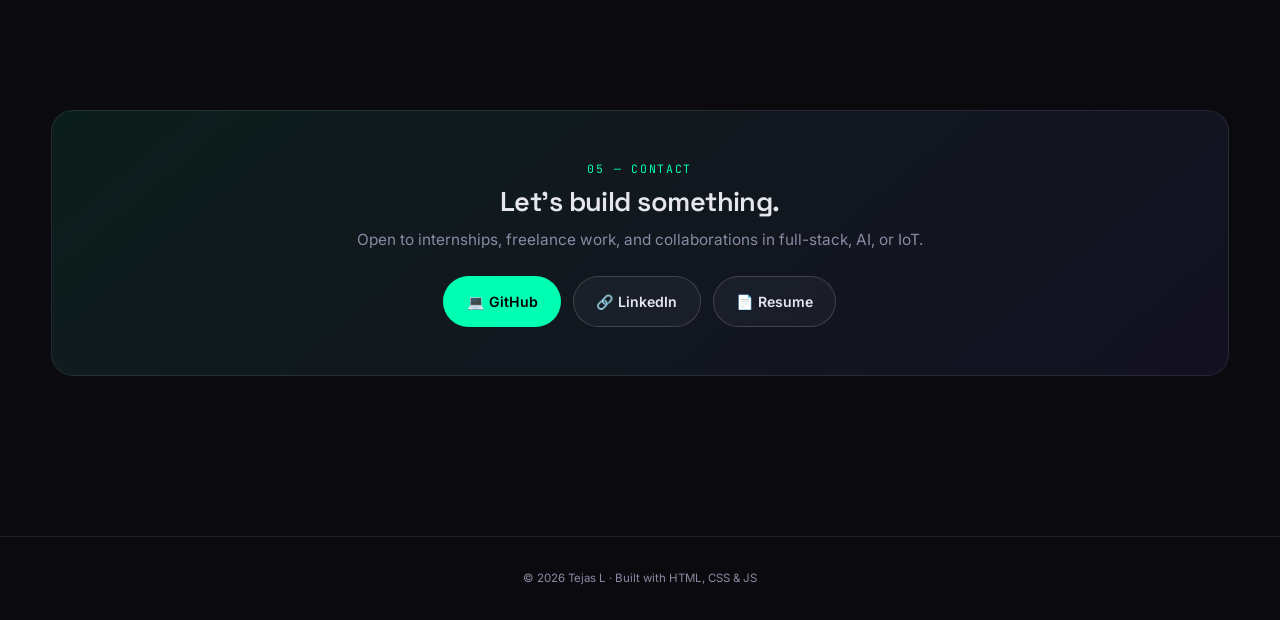
==== commit 01fb39c9: "hello" ====
--- a/index.html
+++ b/index.html
@@ -40,7 +40,10 @@
     <button class="nav-toggle" aria-label="Open menu">☰</button>
   </div>
 </nav>
-
+<button class="theme-toggle" id="theme-toggle" aria-label="Toggle theme" title="Toggle theme (press T)">
+  <span class="theme-icon-dark">🌙</span>
+  <span class="theme-icon-light" style="display:none">☀️</span>
+</button>
 <!-- Mobile drawer -->
 <div class="nav-drawer" role="dialog" aria-modal="true">
   <button class="close" aria-label="Close menu">✕</button>
@@ -50,10 +53,7 @@
   <a href="#experience">Experience</a>
   <a href="#contact">Contact</a>
 </div>
-<button class="theme-toggle" id="theme-toggle" aria-label="Toggle theme" title="Toggle theme (press T)">
-  <span class="theme-icon-dark">🌙</span>
-  <span class="theme-icon-light" style="display:none">☀️</span>
-</button>
+
 <!-- ============ HERO ============ -->
 <header class="hero">
   <div class="container hero-grid">
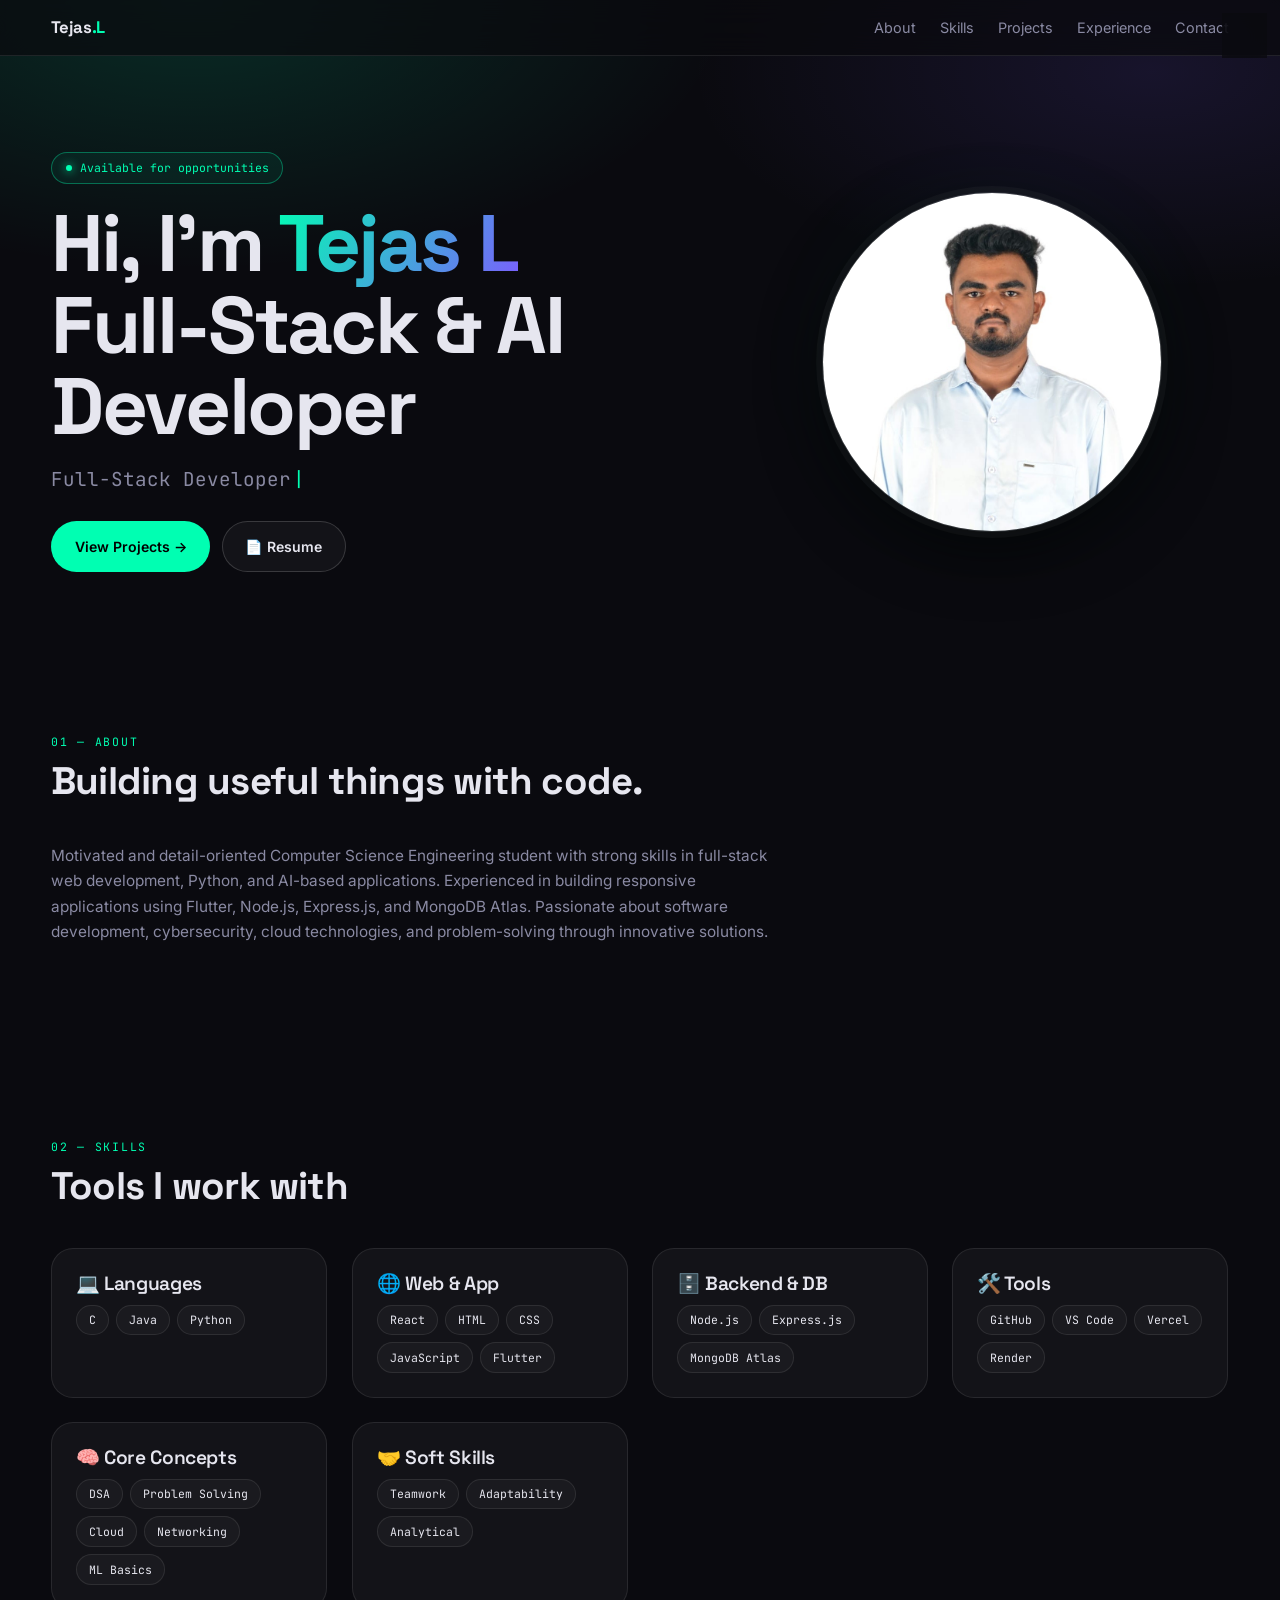
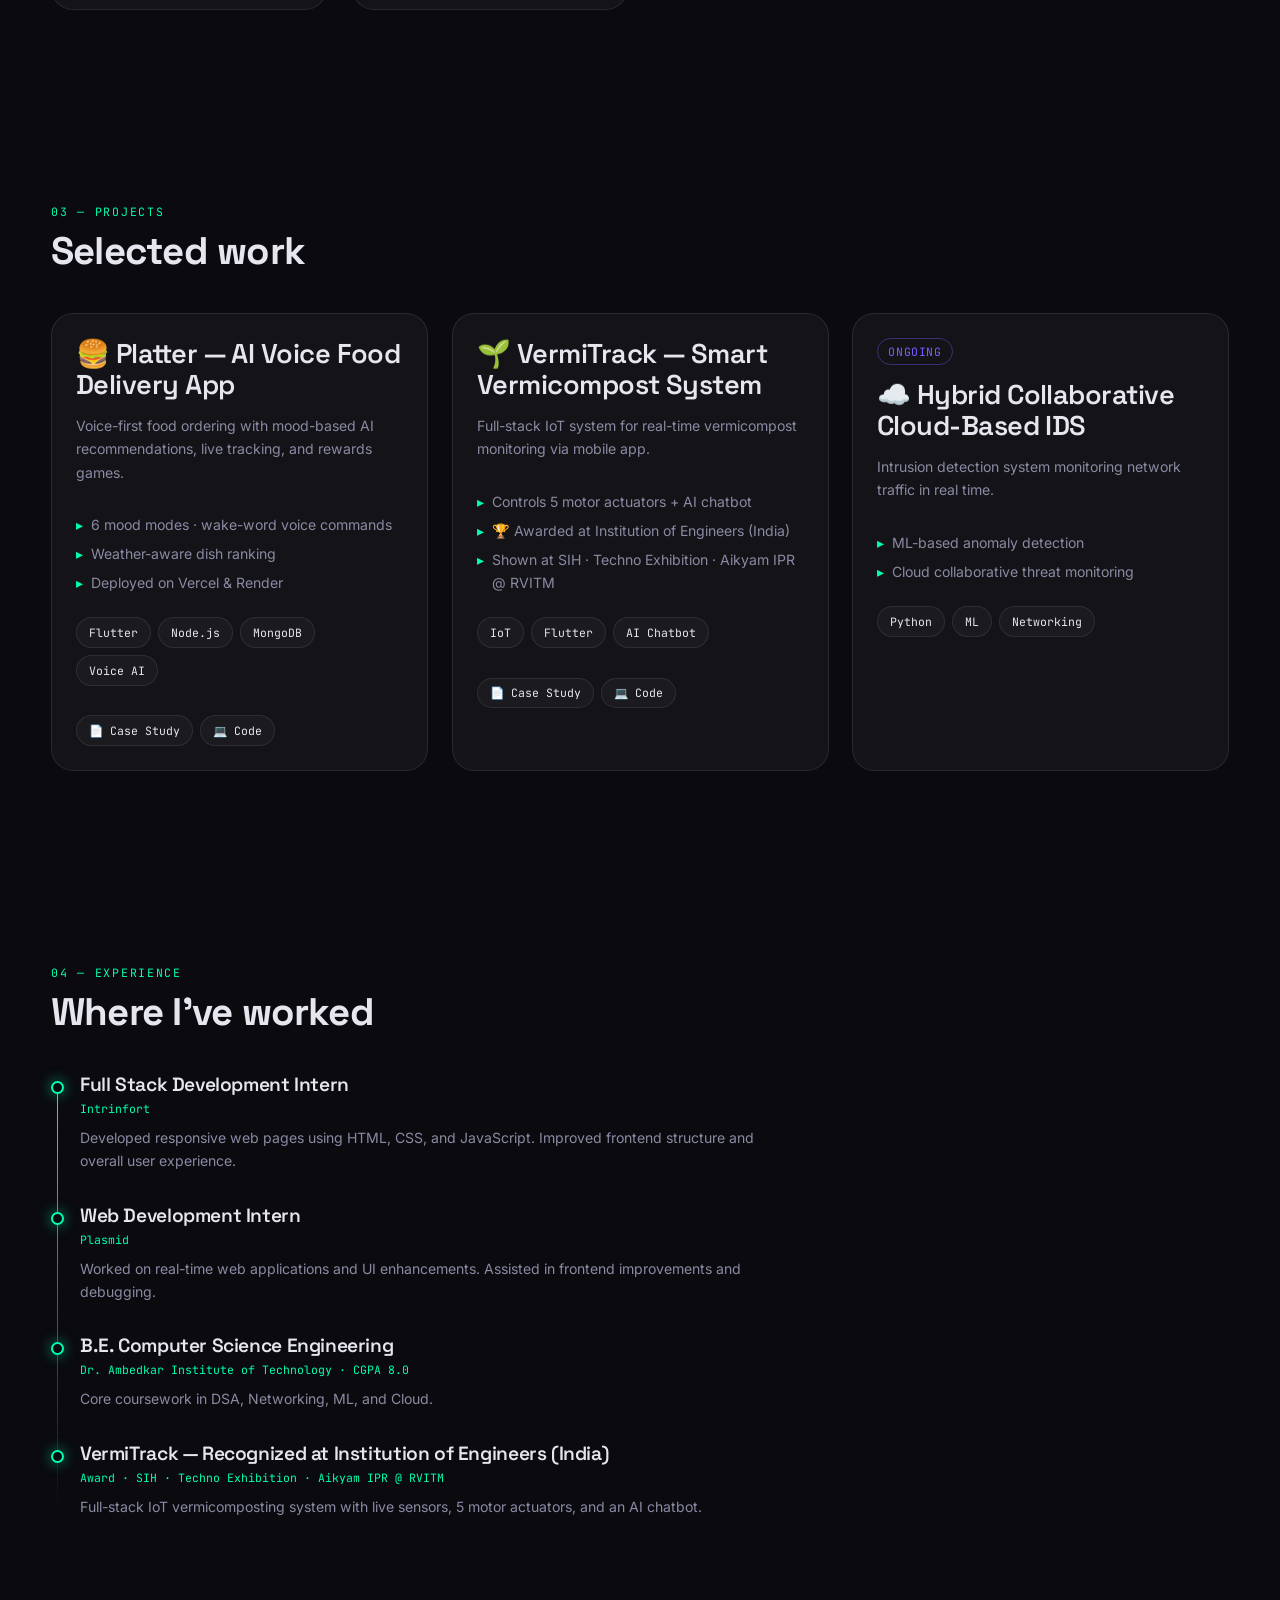
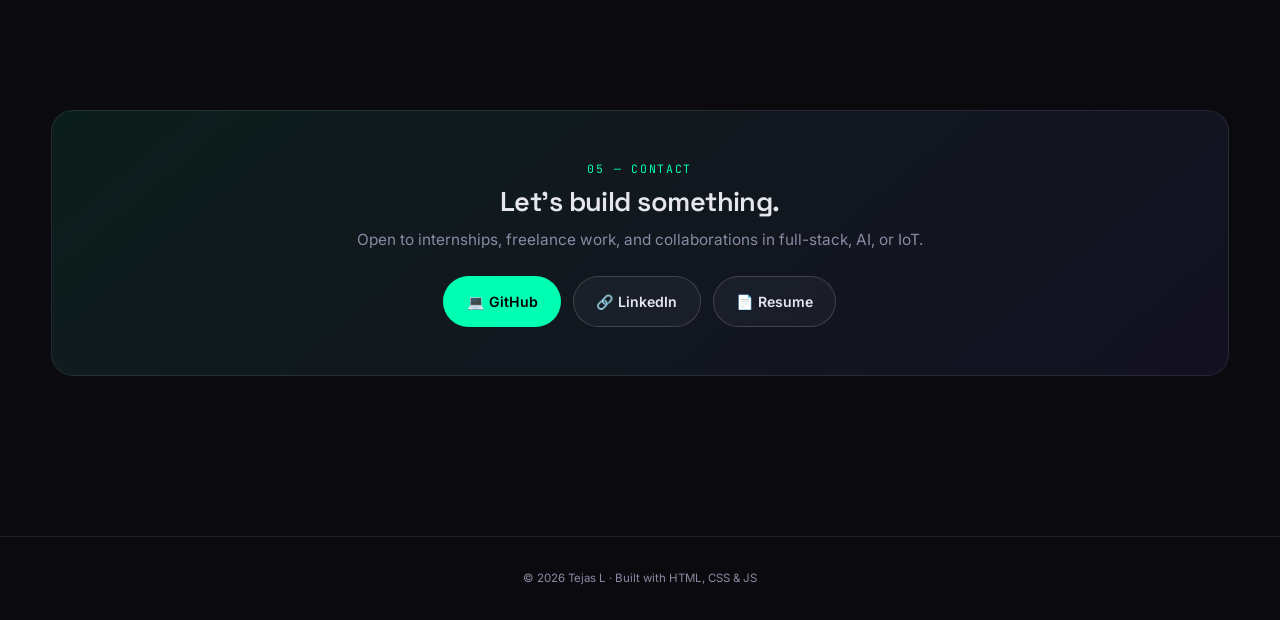
==== commit e97f86f7: "hello" ====
--- a/index.html
+++ b/index.html
@@ -10,14 +10,14 @@
 
 <meta property="og:title" content="Tejas L — Full-Stack & AI Developer" />
 <meta property="og:description" content="Building apps with Flutter, Node.js, MongoDB. AI + IoT projects." />
-<meta property="og:image" content="https://tejas-portfolio.vercel.app/assets/og-cover.jpg" />
-<meta property="og:url" content="https://tejas-portfolio.vercel.app/" />
+<meta property="og:image" content="https://tejasl.vercel.app/assets/og-cover.png" />
+<meta property="og:url" content="https://tejasl.vercel.app/" />
 <meta property="og:type" content="website" />
 
 <meta name="twitter:card" content="summary_large_image" />
 <meta name="twitter:title" content="Tejas L — Full-Stack & AI Developer" />
 <meta name="twitter:description" content="Building apps with Flutter, Node.js, MongoDB." />
-<meta name="twitter:image" content="https://tejas-portfolio.vercel.app/assets/og-cover.jpg" />
+<meta name="twitter:image" content="https://tejasl.vercel.app/assets/og-cover.png" />
 
 <link rel="preconnect" href="https://fonts.googleapis.com">
 <link rel="preconnect" href="https://fonts.gstatic.com" crossorigin>
--- a/shared.css
+++ b/shared.css
@@ -117,6 +117,8 @@
 }
 
 /* Prevent flash before JS loads — inline script handles this */
+
+
 /* Page-level accent overrides */
 body.theme-vermitrack{
   --accent:#4ade80;
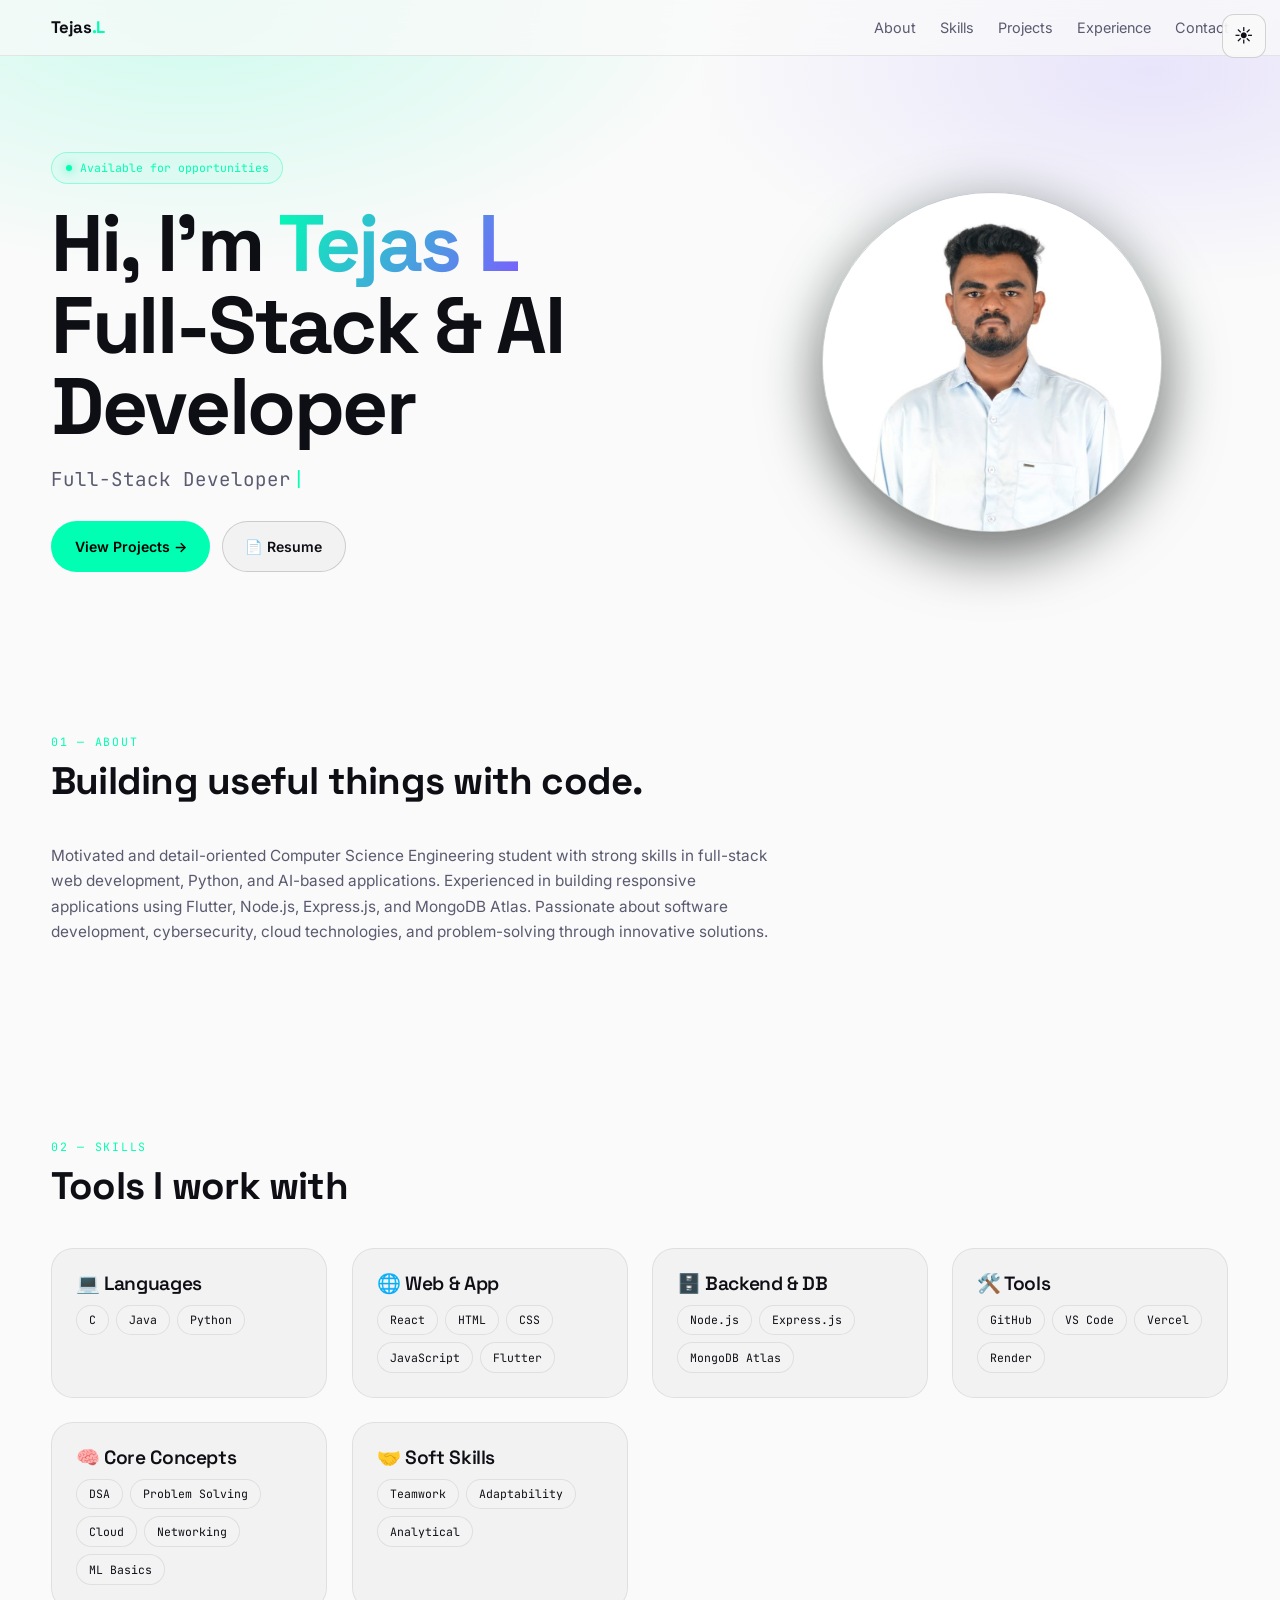
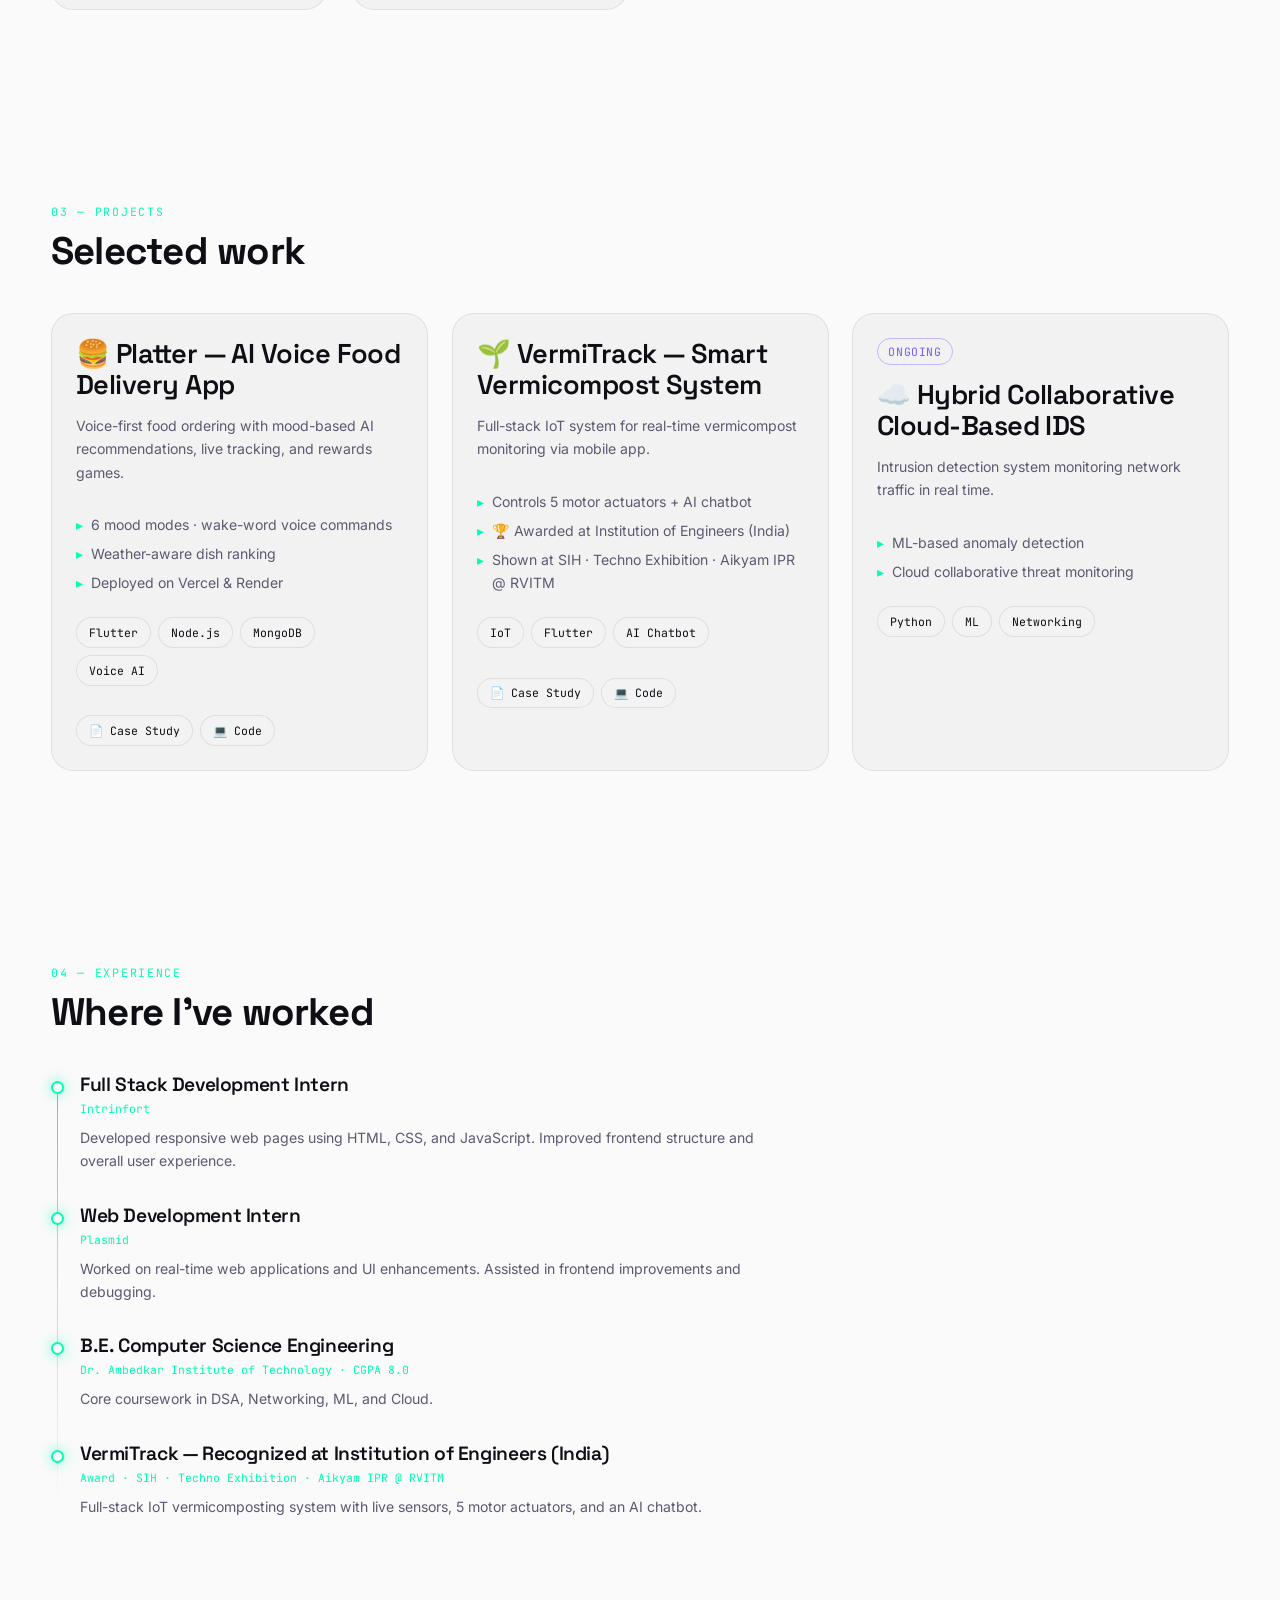
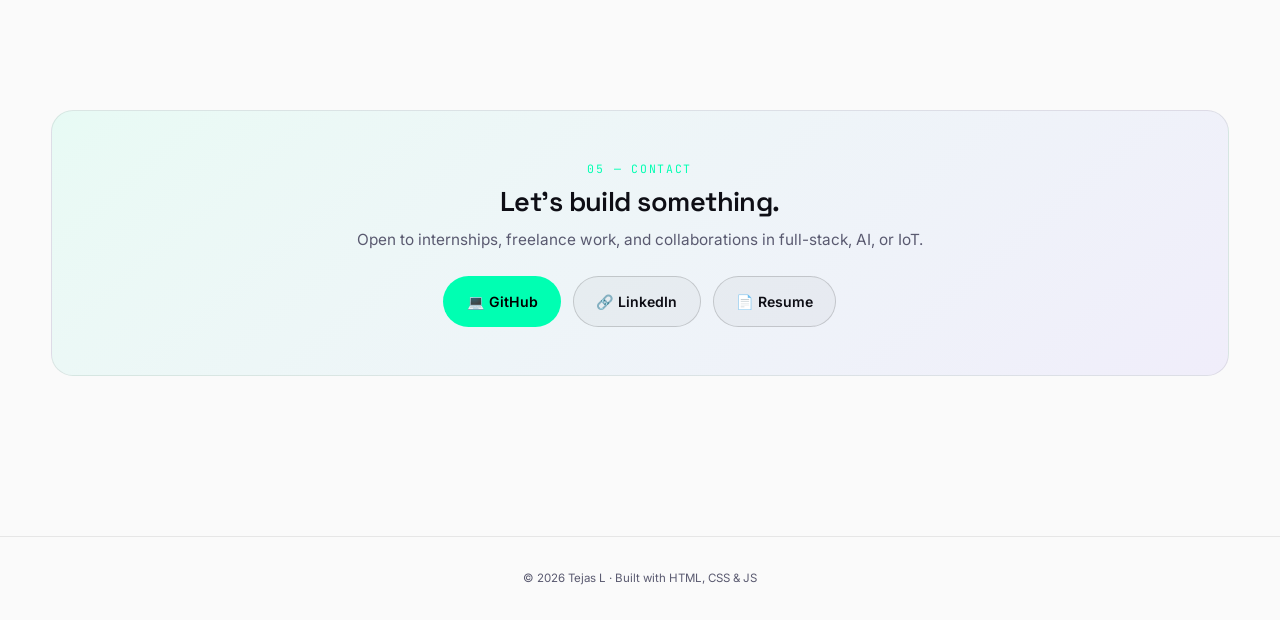
==== commit b867ea61: "hello" ====
--- a/index.html
+++ b/index.html
@@ -21,6 +21,19 @@
 
 <link rel="preconnect" href="https://fonts.googleapis.com">
 <link rel="preconnect" href="https://fonts.gstatic.com" crossorigin>
+<script>
+  // Prevent theme flash — runs before CSS loads
+  (function(){
+    try{
+      const stored = localStorage.getItem('theme');
+      const prefersLight = window.matchMedia('(prefers-color-scheme: light)').matches;
+      const theme = stored || (prefersLight ? 'light' : 'dark');
+      document.documentElement.setAttribute('data-theme', theme);
+    }catch(e){
+      document.documentElement.setAttribute('data-theme', 'dark');
+    }
+  })();
+</script>
 <link href="https://fonts.googleapis.com/css2?family=Inter:wght@400;500;600;700&family=Space+Grotesk:wght@600;700&family=JetBrains+Mono:wght@400;500&display=swap" rel="stylesheet">
 <link rel="stylesheet" href="shared.css" />
 </head>
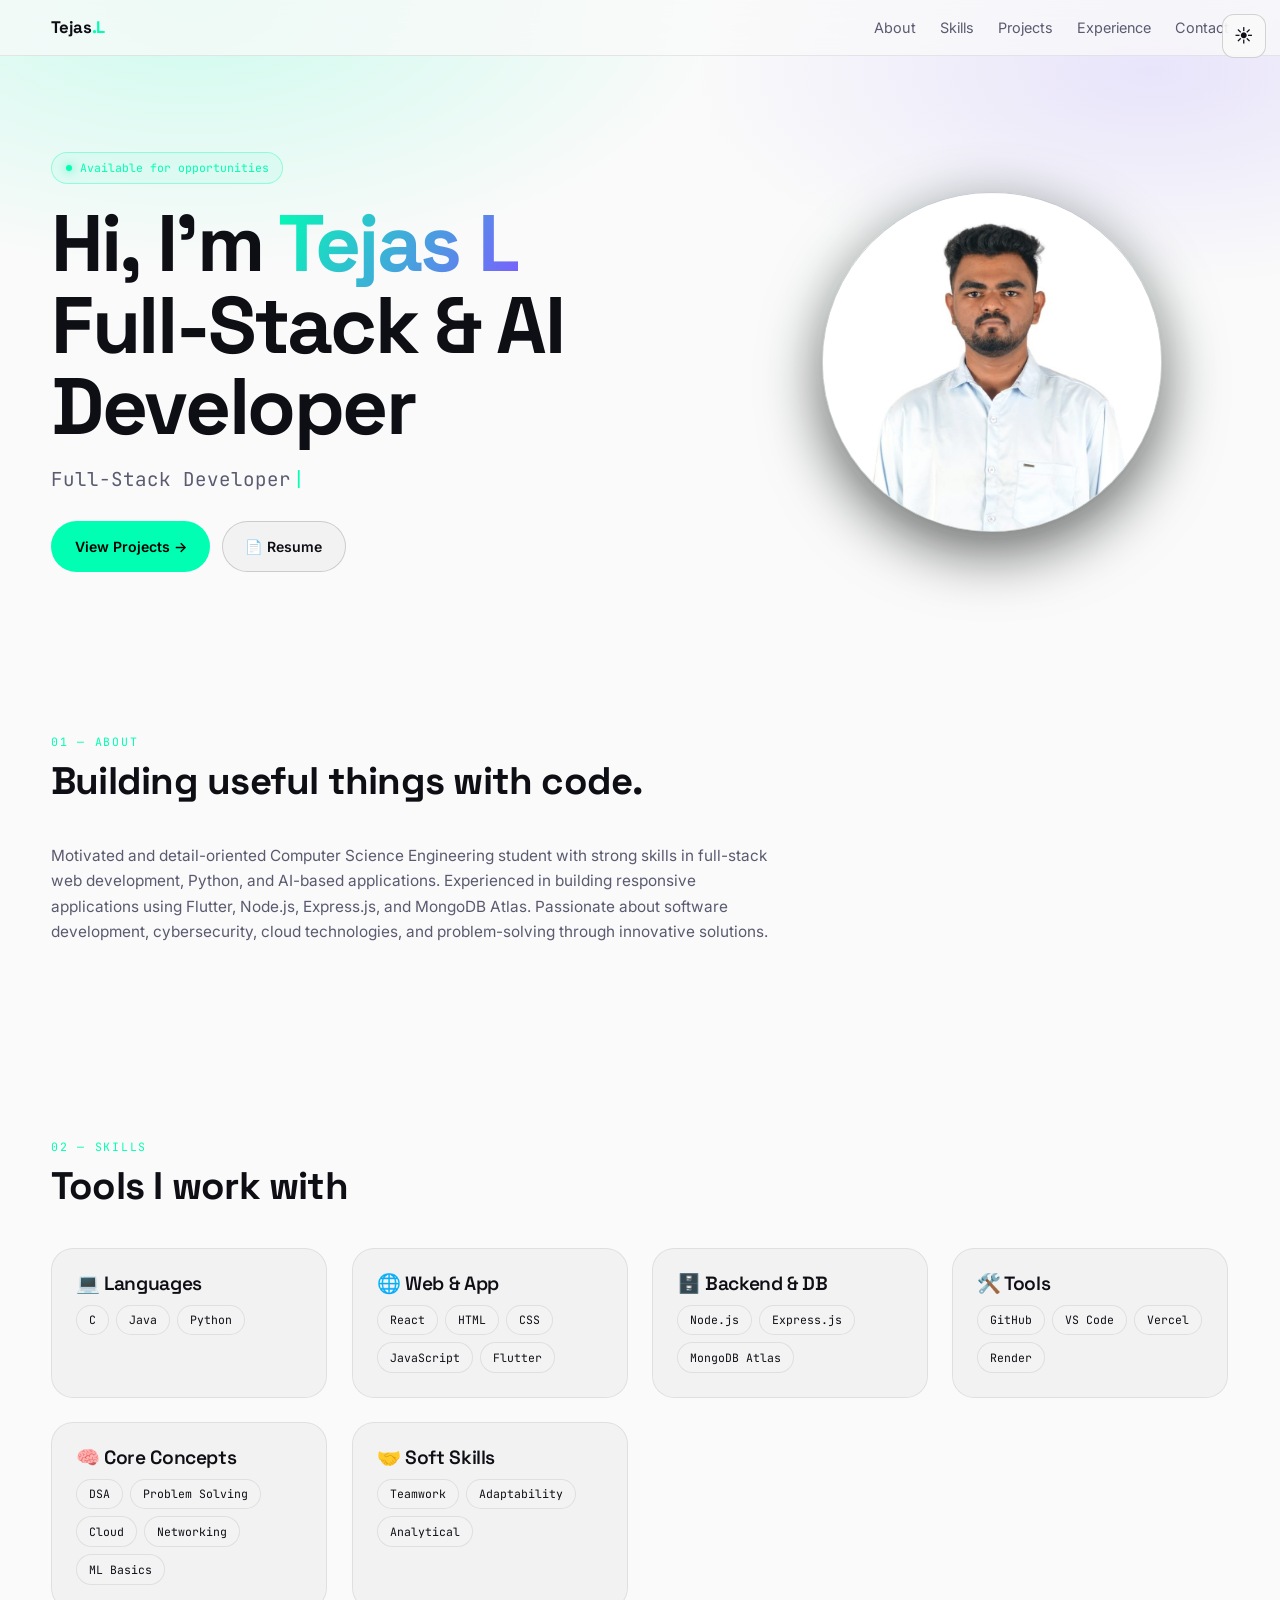
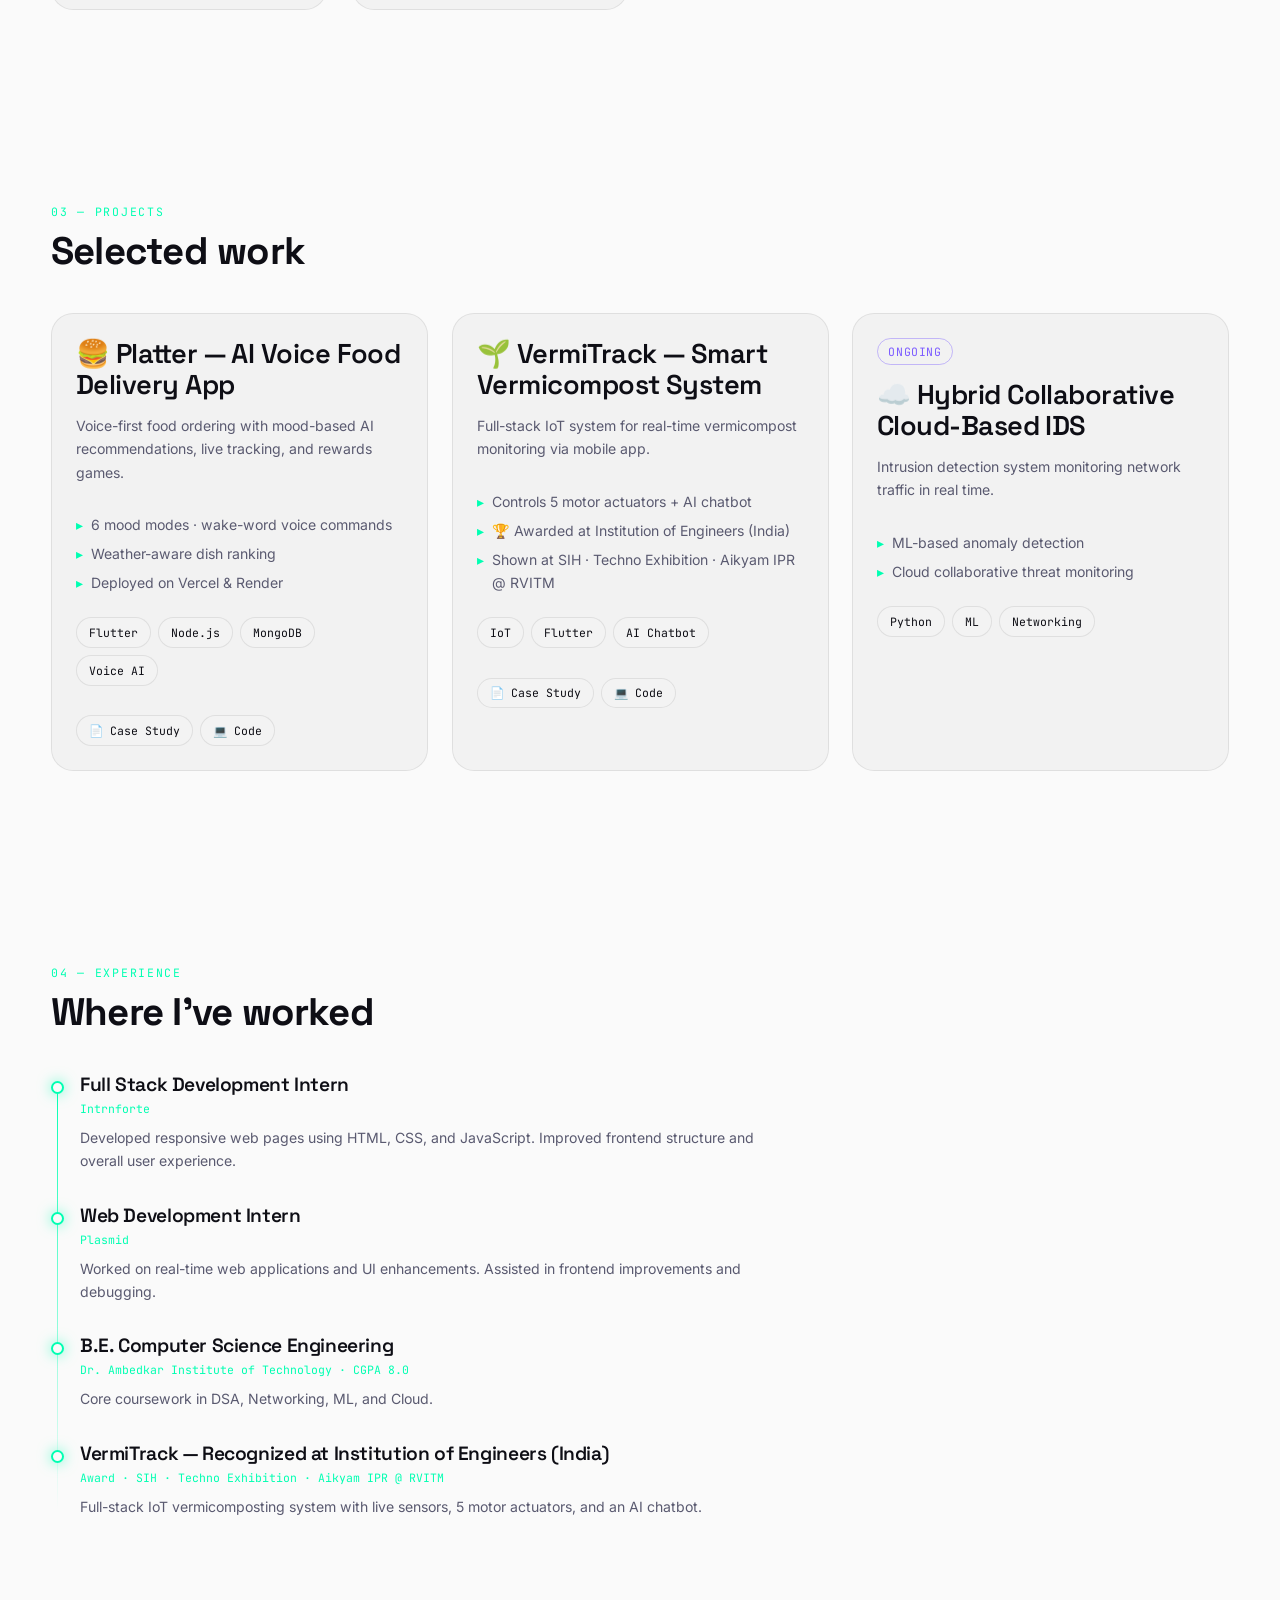
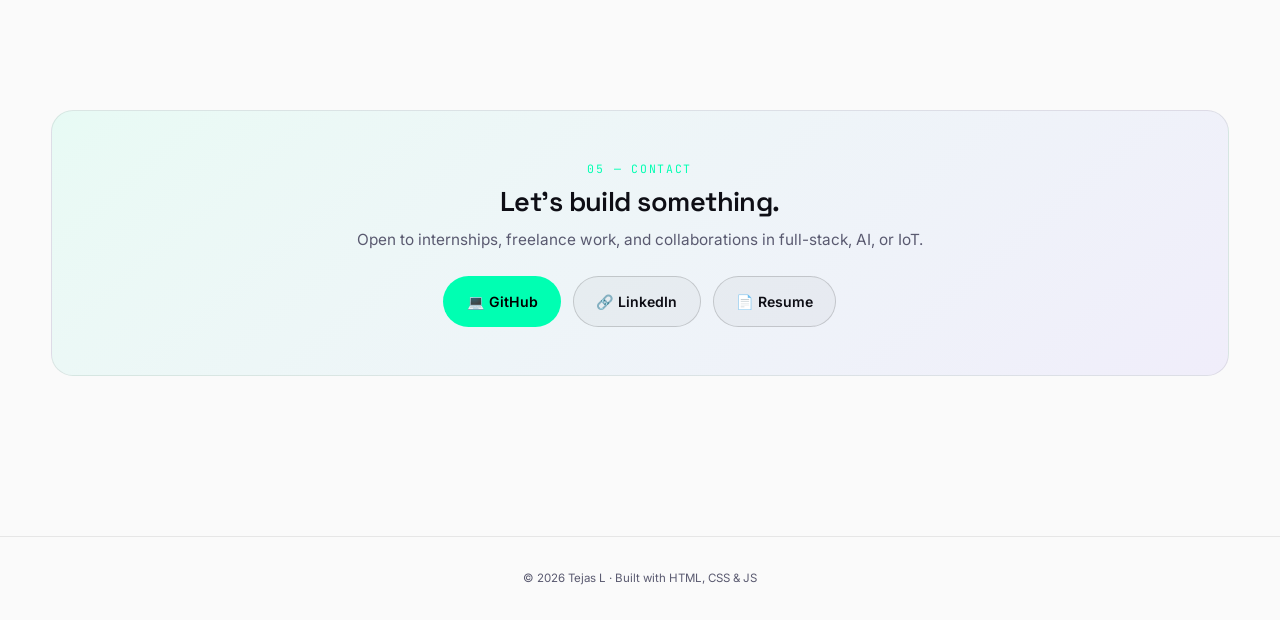
==== commit 071a2748: "hello" ====
--- a/index.html
+++ b/index.html
@@ -165,7 +165,10 @@
     <div class="projects-grid">
 
       <article class="project reveal">
+            <a href="platter.html" class="project-link">
         <h3>🍔 Platter — AI Voice Food Delivery App</h3>
+            </a>
+        
         <p>Voice-first food ordering with mood-based AI recommendations, live tracking, and rewards games.</p>
         <ul>
           <li>6 mood modes · wake-word voice commands</li>
@@ -183,7 +186,9 @@
       </article>
 
       <article class="project reveal">
+        <a href="vermitrack.html" class="project-link">
         <h3>🌱 VermiTrack — Smart Vermicompost System</h3>
+        </a>
         <p>Full-stack IoT system for real-time vermicompost monitoring via mobile app.</p>
         <ul>
           <li>Controls 5 motor actuators + AI chatbot</li>
@@ -226,7 +231,7 @@
     <div class="timeline">
       <div class="tl-item reveal">
         <h4>Full Stack Development Intern</h4>
-        <div class="meta">Intrinfort</div>
+        <div class="meta">Intrnforte</div>
         <p>Developed responsive web pages using HTML, CSS, and JavaScript. Improved frontend structure and overall user experience.</p>
       </div>
       <div class="tl-item reveal">
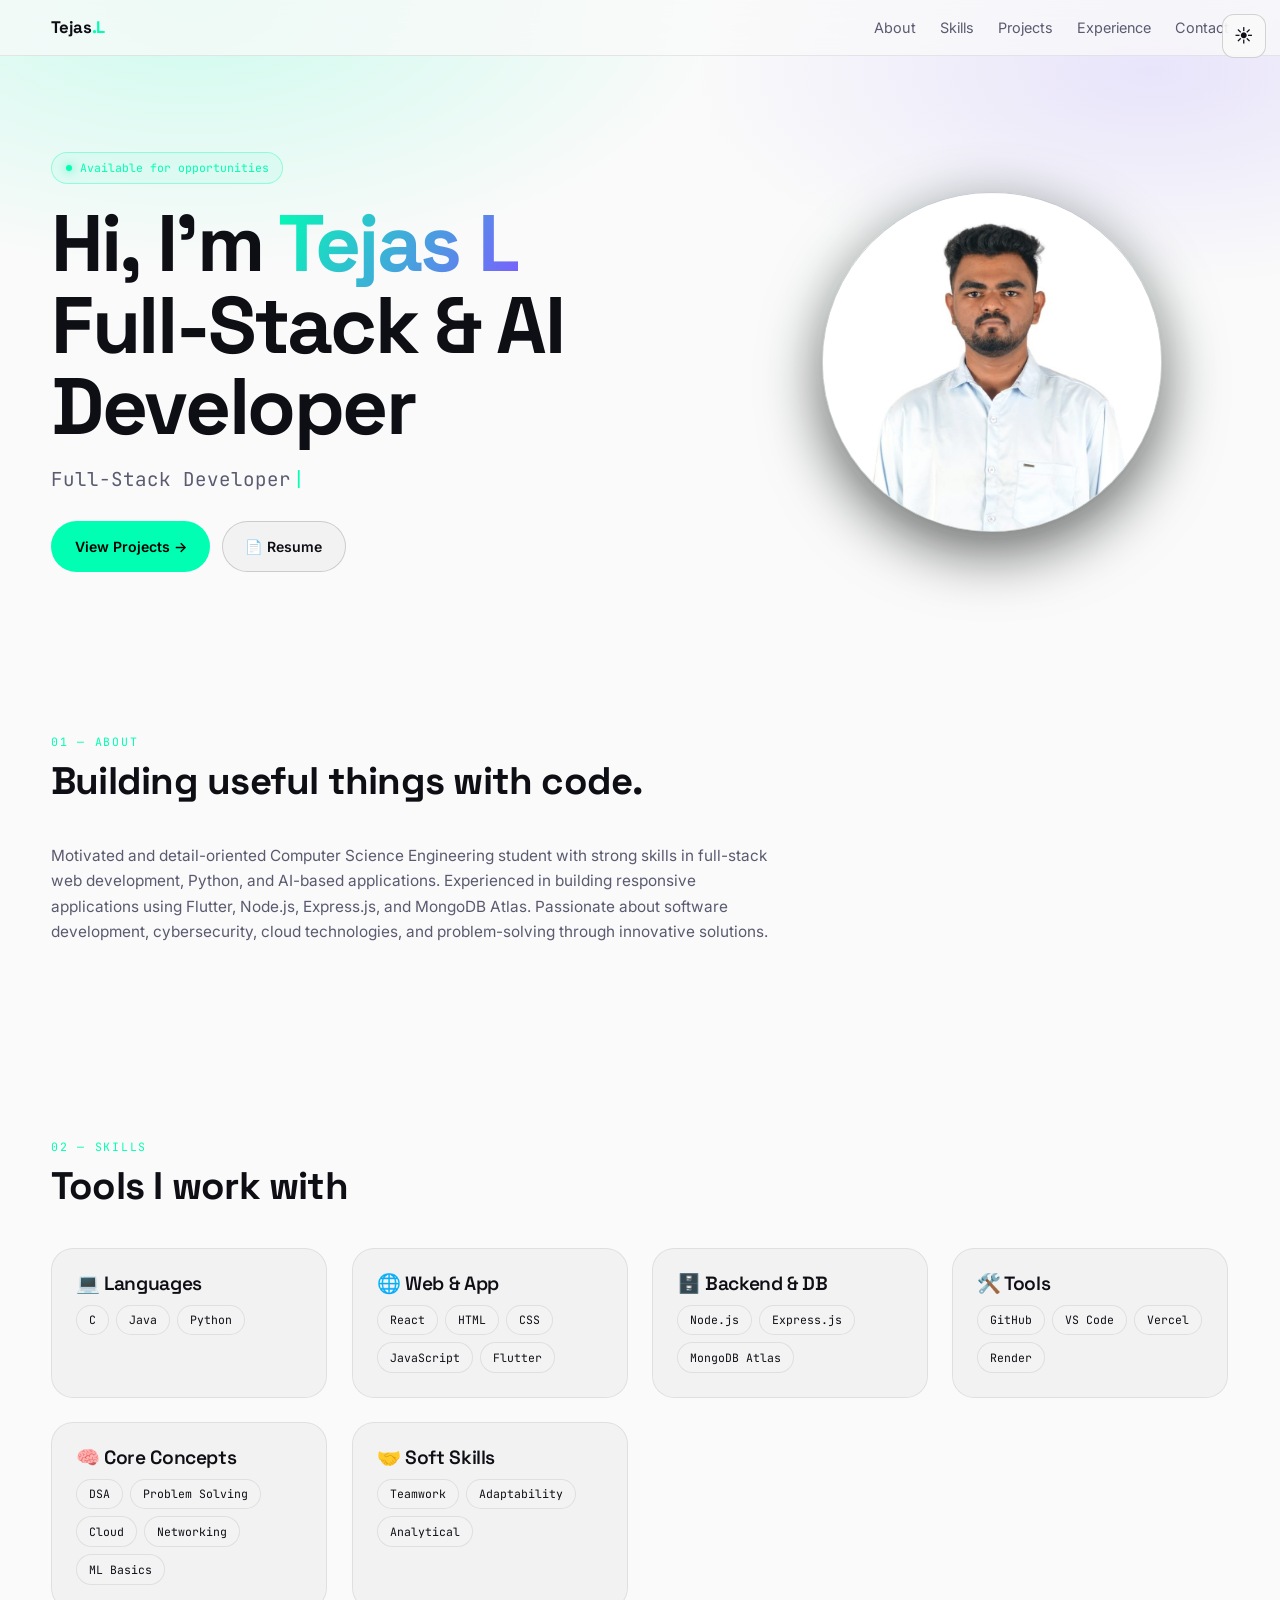
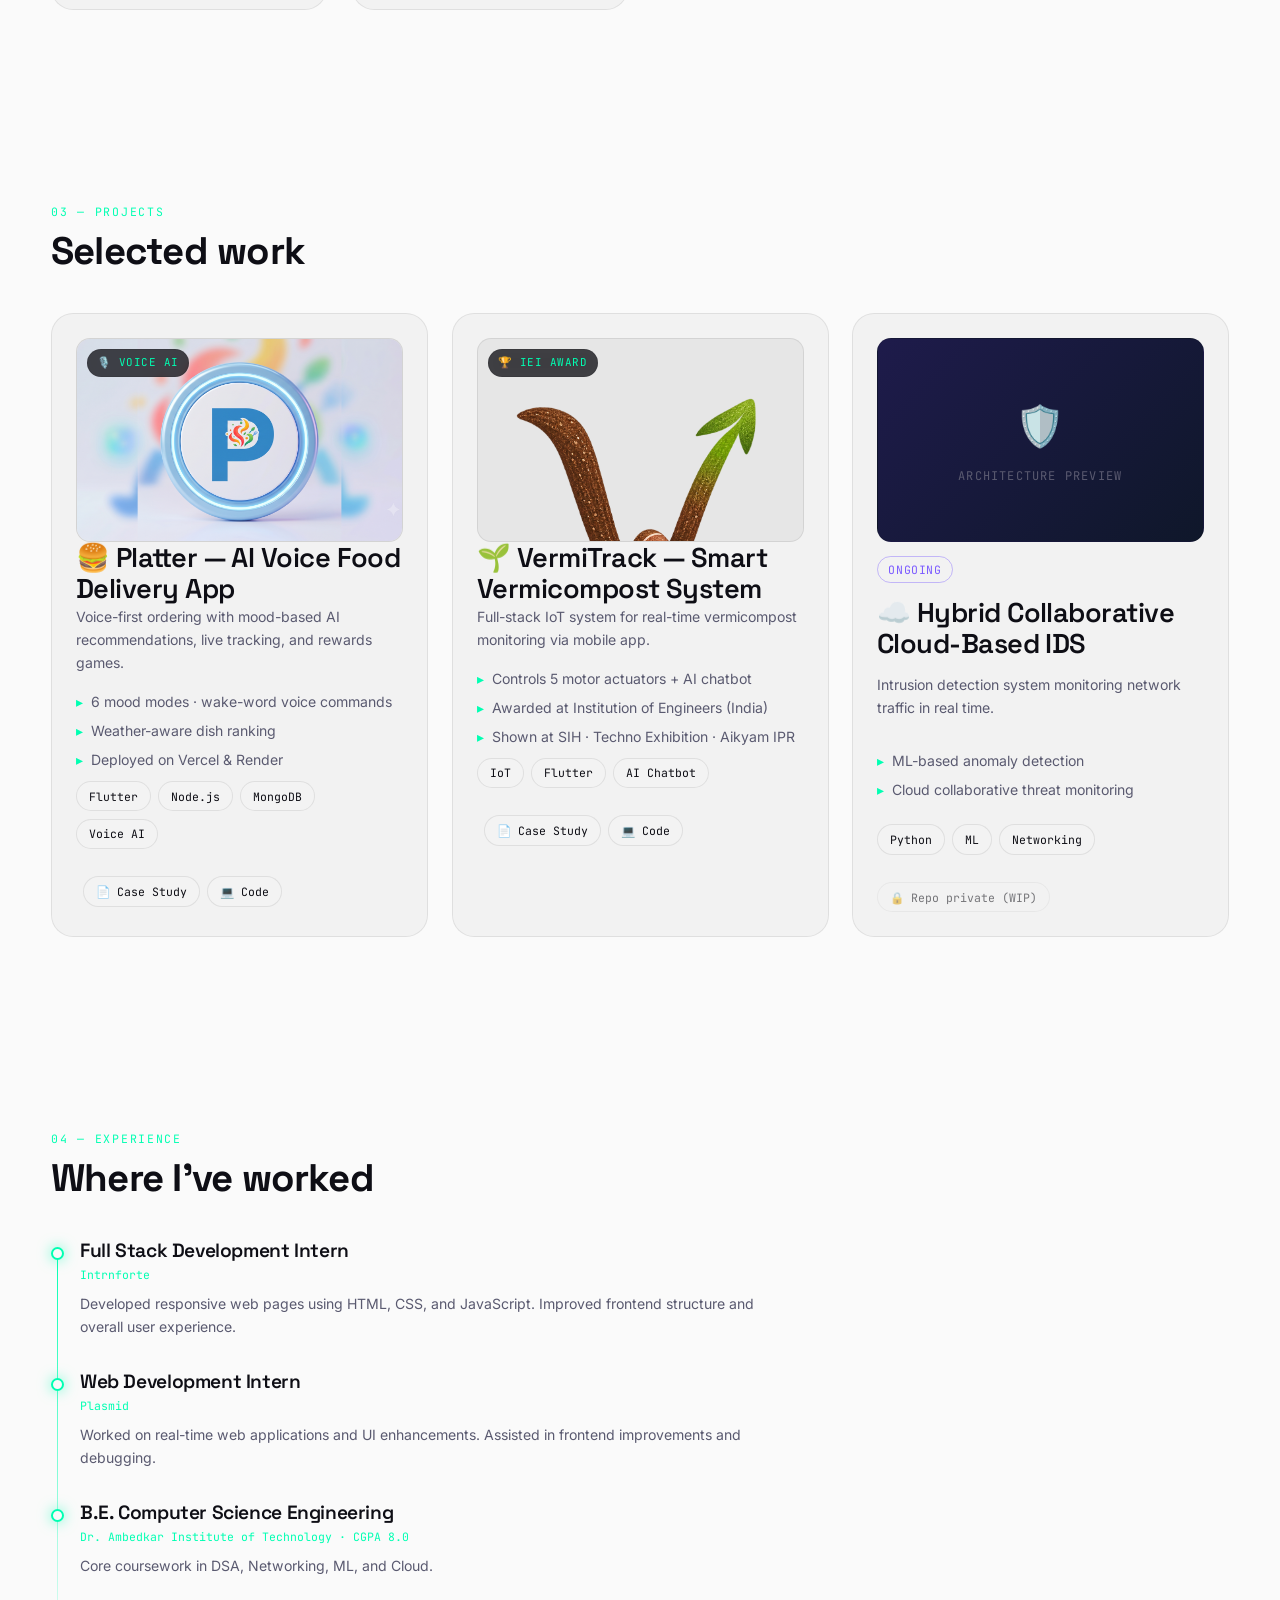
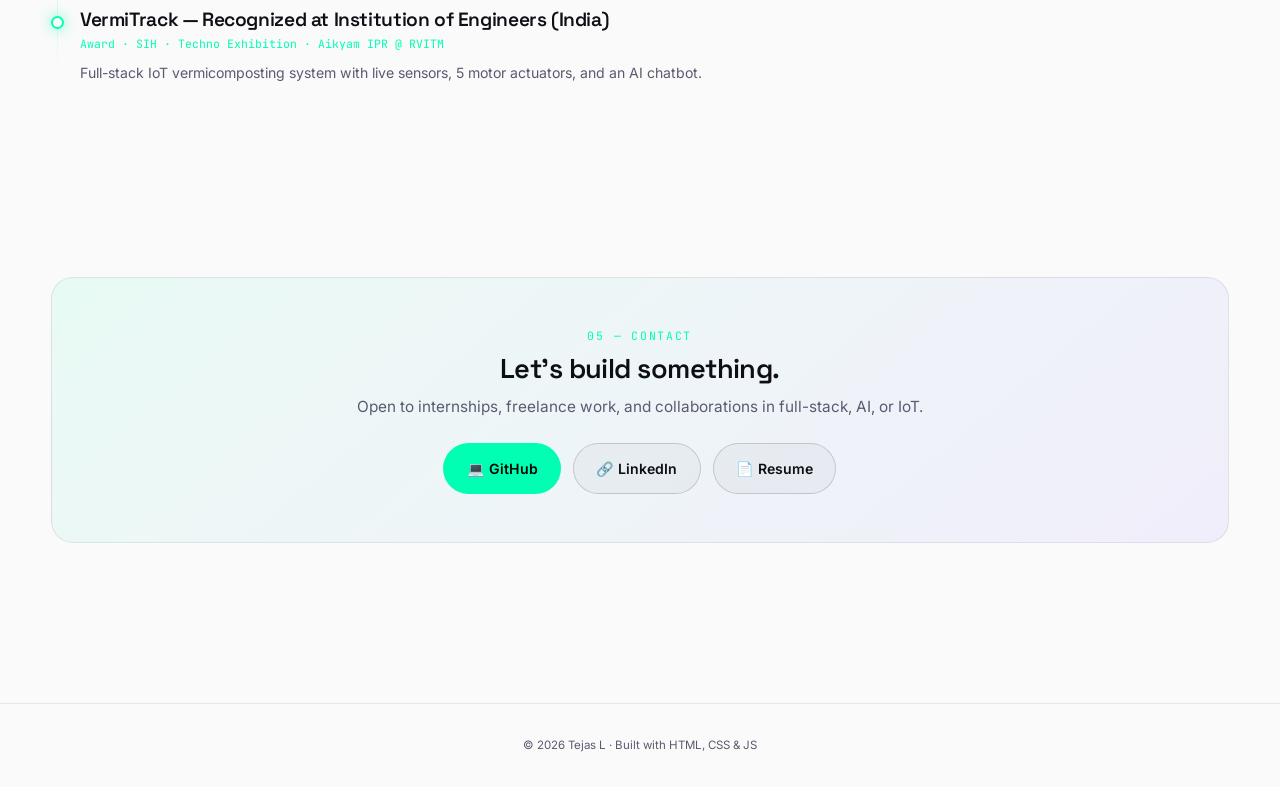
==== commit 555553a4: "hello1" ====
--- a/index.html
+++ b/index.html
@@ -164,58 +164,101 @@
     </div>
     <div class="projects-grid">
 
-      <article class="project reveal">
-            <a href="platter.html" class="project-link">
-        <h3>🍔 Platter — AI Voice Food Delivery App</h3>
-            </a>
-        
-        <p>Voice-first food ordering with mood-based AI recommendations, live tracking, and rewards games.</p>
-        <ul>
-          <li>6 mood modes · wake-word voice commands</li>
-          <li>Weather-aware dish ranking</li>
-          <li>Deployed on Vercel &amp; Render</li>
-        </ul>
-        <div class="chip-row">
-          <span class="chip">Flutter</span><span class="chip">Node.js</span>
-          <span class="chip">MongoDB</span><span class="chip">Voice AI</span>
-        </div>
-        <div class="chip-row" style="margin-top:1rem">
-          <a href="platter.html" class="chip">📄 Case Study</a>
-          <a href="https://github.com/Tejas-0012/Platter" target="_blank" rel="noopener" class="chip">💻 Code</a>
-        </div>
-      </article>
-
-      <article class="project reveal">
-        <a href="vermitrack.html" class="project-link">
-        <h3>🌱 VermiTrack — Smart Vermicompost System</h3>
-        </a>
-        <p>Full-stack IoT system for real-time vermicompost monitoring via mobile app.</p>
-        <ul>
-          <li>Controls 5 motor actuators + AI chatbot</li>
-          <li>🏆 Awarded at Institution of Engineers (India)</li>
-          <li>Shown at SIH · Techno Exhibition · Aikyam IPR @ RVITM</li>
-        </ul>
-        <div class="chip-row">
-          <span class="chip">IoT</span><span class="chip">Flutter</span><span class="chip">AI Chatbot</span>
-        </div>
-        <div class="chip-row" style="margin-top:1rem">
-          <a href="vermitrack.html" class="chip">📄 Case Study</a>
-          <a href="https://github.com/Tejas-0012/VermiTrack" target="_blank" rel="noopener" class="chip">💻 Code</a>
-        </div>
-      </article>
-
-      <article class="project reveal">
-        <span class="status-pill">Ongoing</span>
-        <h3>☁️ Hybrid Collaborative Cloud-Based IDS</h3>
-        <p>Intrusion detection system monitoring network traffic in real time.</p>
-        <ul>
-          <li>ML-based anomaly detection</li>
-          <li>Cloud collaborative threat monitoring</li>
-        </ul>
-        <div class="chip-row">
-          <span class="chip">Python</span><span class="chip">ML</span><span class="chip">Networking</span>
-        </div>
-      </article>
+      
+
+  <!-- ============ PLATTER ============ -->
+  <article class="project reveal">
+    <a href="platter.html" class="project-thumb-link" aria-label="View Platter case study">
+    <div class="project-thumb"
+         data-img="assets/platter-home.png"
+         data-caption="Platter — mood-based home screen"
+         role="button"
+         tabindex="0"
+         aria-label="View Platter preview">
+      <img src="assets/platter_banner.png" alt="Platter home screen" loading="lazy" />
+      <span class="thumb-badge">🎙️ Voice AI</span>
+    </div>
+
+    <h3>🍔 Platter — AI Voice Food Delivery App</h3>
+    <p>Voice-first ordering with mood-based AI recommendations, live tracking, and rewards games.</p>
+    <ul>
+      <li>6 mood modes · wake-word voice commands</li>
+      <li>Weather-aware dish ranking</li>
+      <li>Deployed on Vercel &amp; Render</li>
+    </ul>
+    <div class="chip-row">
+      <span class="chip">Flutter</span><span class="chip">Node.js</span>
+      <span class="chip">MongoDB</span><span class="chip">Voice AI</span>
+    </div>
+    <div class="chip-row" style="margin-top:.85rem">
+      <a href="platter.html" class="chip">📄 Case Study</a>
+      <a href="https://github.com/Tejas-0012/Platter" target="_blank" rel="noopener" class="chip">💻 Code</a>
+    </div>
+    </a>
+  </article>
+
+  <!-- ============ VERMITRACK ============ -->
+  <article class="project reveal">
+    <a href="vermitrack.html" class="project-thumb-link" aria-label="View VermiTrack case study">
+    <div class="project-thumb"
+         data-img="assets/vermitrack-dashboard.jpg"
+         data-caption="VermiTrack — live dashboard with AI assistant"
+         role="button"
+         tabindex="0"
+         aria-label="View VermiTrack preview">
+      <img src="assets/Vermi_banner.png" alt="VermiTrack dashboard" loading="lazy" />
+      <span class="thumb-badge">🏆 IEI Award</span>
+    </div>
+
+
+    <h3>🌱 VermiTrack — Smart Vermicompost System</h3>
+    <p>Full-stack IoT system for real-time vermicompost monitoring via mobile app.</p>
+    <ul>
+      <li>Controls 5 motor actuators + AI chatbot</li>
+      <li>Awarded at Institution of Engineers (India)</li>
+      <li>Shown at SIH · Techno Exhibition · Aikyam IPR</li>
+    </ul>
+    <div class="chip-row">
+      <span class="chip">IoT</span><span class="chip">Flutter</span><span class="chip">AI Chatbot</span>
+    </div>
+    <div class="chip-row" style="margin-top:.85rem">
+      <a href="vermitrack.html" class="chip">📄 Case Study</a>
+      <a href="https://github.com/Tejas-0012/VermiTrack" target="_blank" rel="noopener" class="chip">💻 Code</a>
+    </div>
+
+    </a>
+  </article>
+
+  <!-- ============ CLOUD IDS ============ -->
+  <article class="project reveal">
+    <div class="project-thumb"
+         data-img="assets/ids-diagram.jpg"
+         data-caption="Cloud IDS — network traffic anomaly detection architecture"
+         role="button"
+         tabindex="0"
+         aria-label="View Cloud IDS preview"
+         style="background:linear-gradient(135deg,#1e1b4b,#0f172a);display:flex;align-items:center;justify-content:center">
+      <div style="text-align:center;padding:2rem">
+        <div style="font-size:2.5rem;margin-bottom:.5rem">🛡️</div>
+        <div style="font-family:'JetBrains Mono',monospace;font-size:.75rem;color:var(--muted);letter-spacing:.1em;text-transform:uppercase">Architecture Preview</div>
+      </div>
+    </div>
+
+    <span class="status-pill">Ongoing</span>
+    <h3>☁️ Hybrid Collaborative Cloud-Based IDS</h3>
+    <p>Intrusion detection system monitoring network traffic in real time.</p>
+    <ul>
+      <li>ML-based anomaly detection</li>
+      <li>Cloud collaborative threat monitoring</li>
+    </ul>
+    <div class="chip-row">
+      <span class="chip">Python</span><span class="chip">ML</span><span class="chip">Networking</span>
+    </div>
+    <div class="chip-row" style="margin-top:.85rem">
+      <span class="chip" style="opacity:.55;cursor:default">🔒 Repo private (WIP)</span>
+    </div>
+  </article>
+
 
     </div>
   </div>
--- a/shared.css
+++ b/shared.css
@@ -614,6 +614,81 @@
   text-transform:uppercase;
   letter-spacing:.05em;
 }
+/* ============ PROJECT THUMBNAILS ============ */
+.project-thumb{
+  position:relative;
+  border-radius:14px;
+  overflow:hidden;
+  border:1px solid var(--border);
+  background:var(--surface-2);
+  aspect-ratio:16/10;
+  cursor:zoom-in;
+  transition:transform .4s var(--ease),border-color .3s;
+}
+.project-thumb:hover{
+  transform:scale(1.02);
+  border-color:var(--border-2);
+}
+.project-thumb img{
+  width:100%;
+  height:100%;
+  object-fit:cover;
+  object-position:top center;
+  display:block;
+  transition:transform .6s var(--ease);
+}
+.project-thumb:hover img{transform:scale(1.06)}
+
+/* Zoom icon badge */
+.project-thumb::after{
+  content:'⤢';
+  position:absolute;
+  top:.6rem;
+  right:.6rem;
+  width:28px;
+  height:28px;
+  display:flex;
+  align-items:center;
+  justify-content:center;
+  border-radius:8px;
+  background:rgba(10,10,15,.7);
+  backdrop-filter:blur(8px);
+  border:1px solid var(--border);
+  color:#fff;
+  font-size:.75rem;
+  opacity:0;
+  transform:translateY(-4px);
+  transition:opacity .3s,transform .3s;
+  pointer-events:none;
+  z-index:2;
+}
+.project-thumb:hover::after{opacity:1;transform:translateY(0)}
+
+/* Small badge overlay (e.g. "Awarded") */
+.thumb-badge{
+  position:absolute;
+  top:.6rem;
+  left:.6rem;
+  z-index:2;
+  font-family:'JetBrains Mono',monospace;
+  font-size:.68rem;
+  padding:.25rem .6rem;
+  border-radius:999px;
+  background:rgba(10,10,15,.75);
+  backdrop-filter:blur(8px);
+  border:1px solid var(--border);
+  color:var(--accent);
+  text-transform:uppercase;
+  letter-spacing:.04em;
+}
+
+/* Stack for multiple thumbs in one card */
+.thumb-row{
+  display:grid;
+  grid-template-columns:1fr 1fr;
+  gap:.6rem;
+}
+.thumb-row .project-thumb{aspect-ratio:1/1}
 
 /* ---------- 12. TIMELINE ---------- */
 .timeline{
